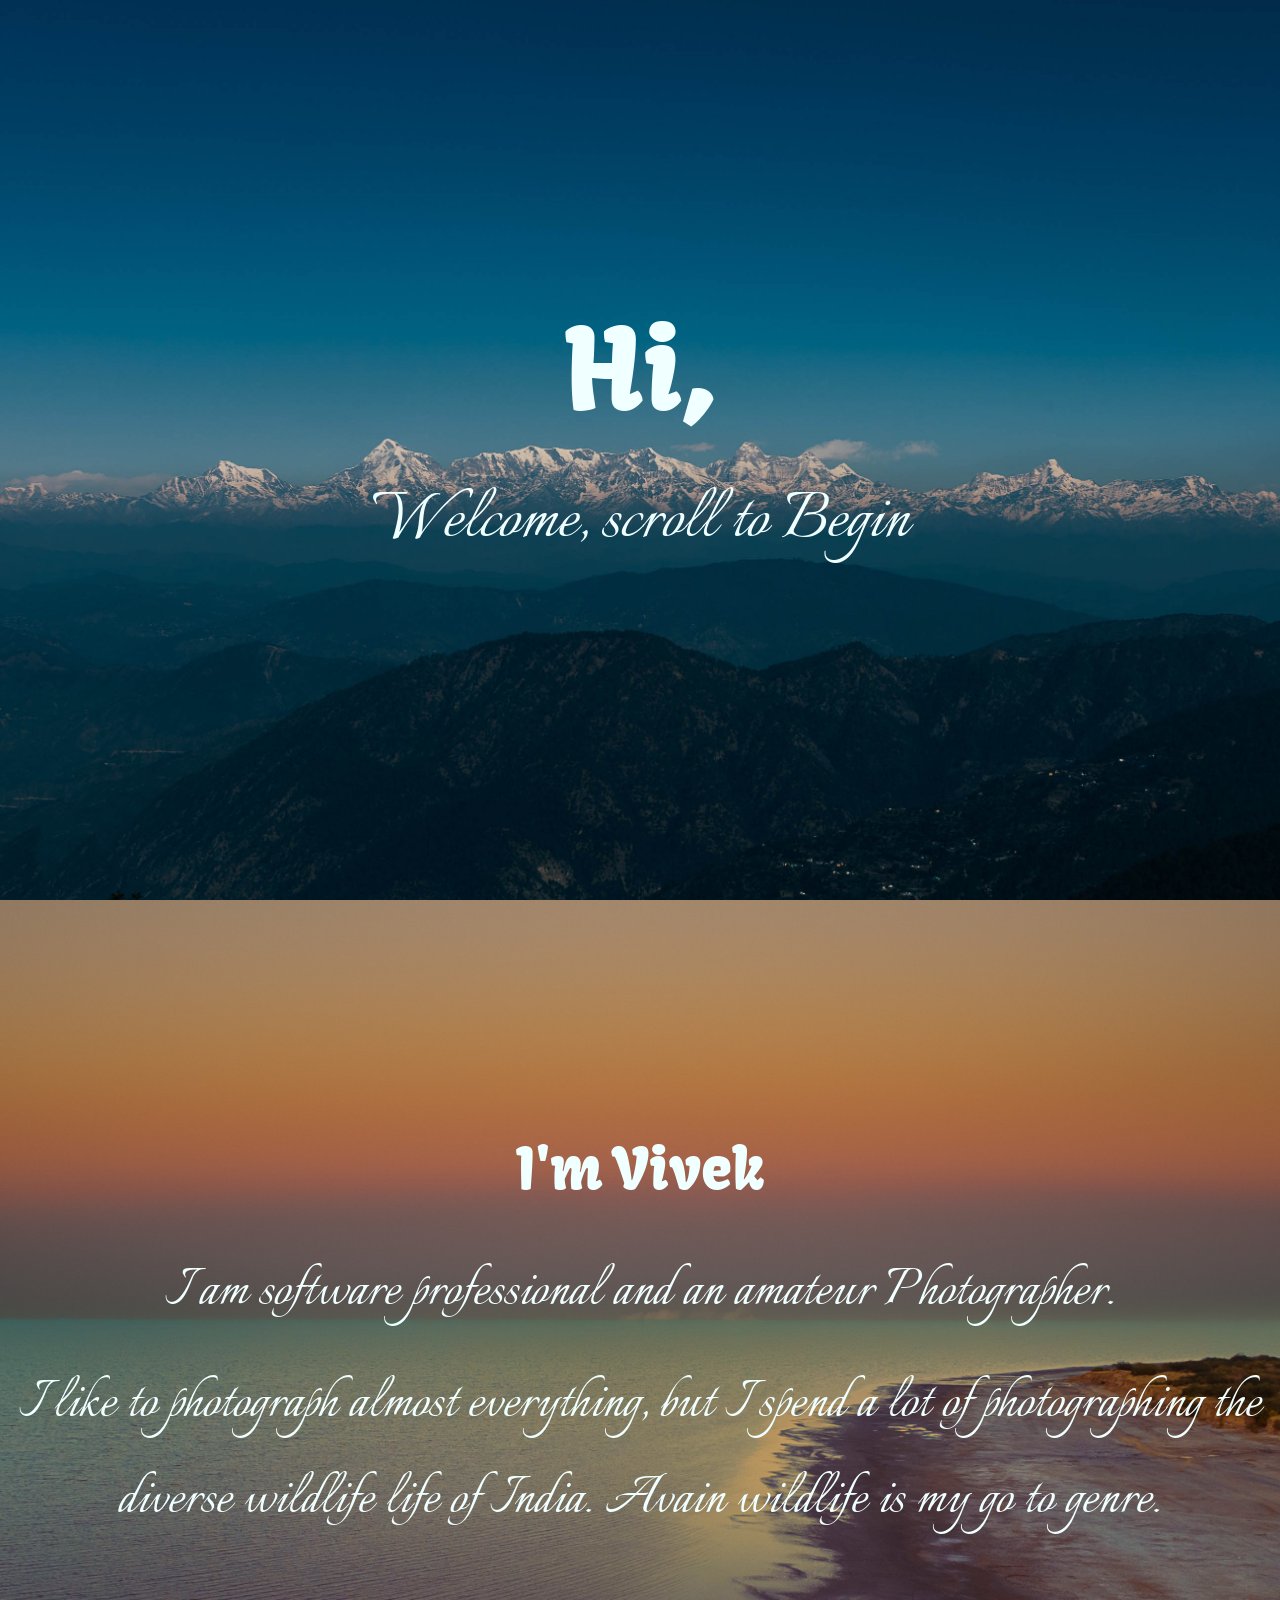
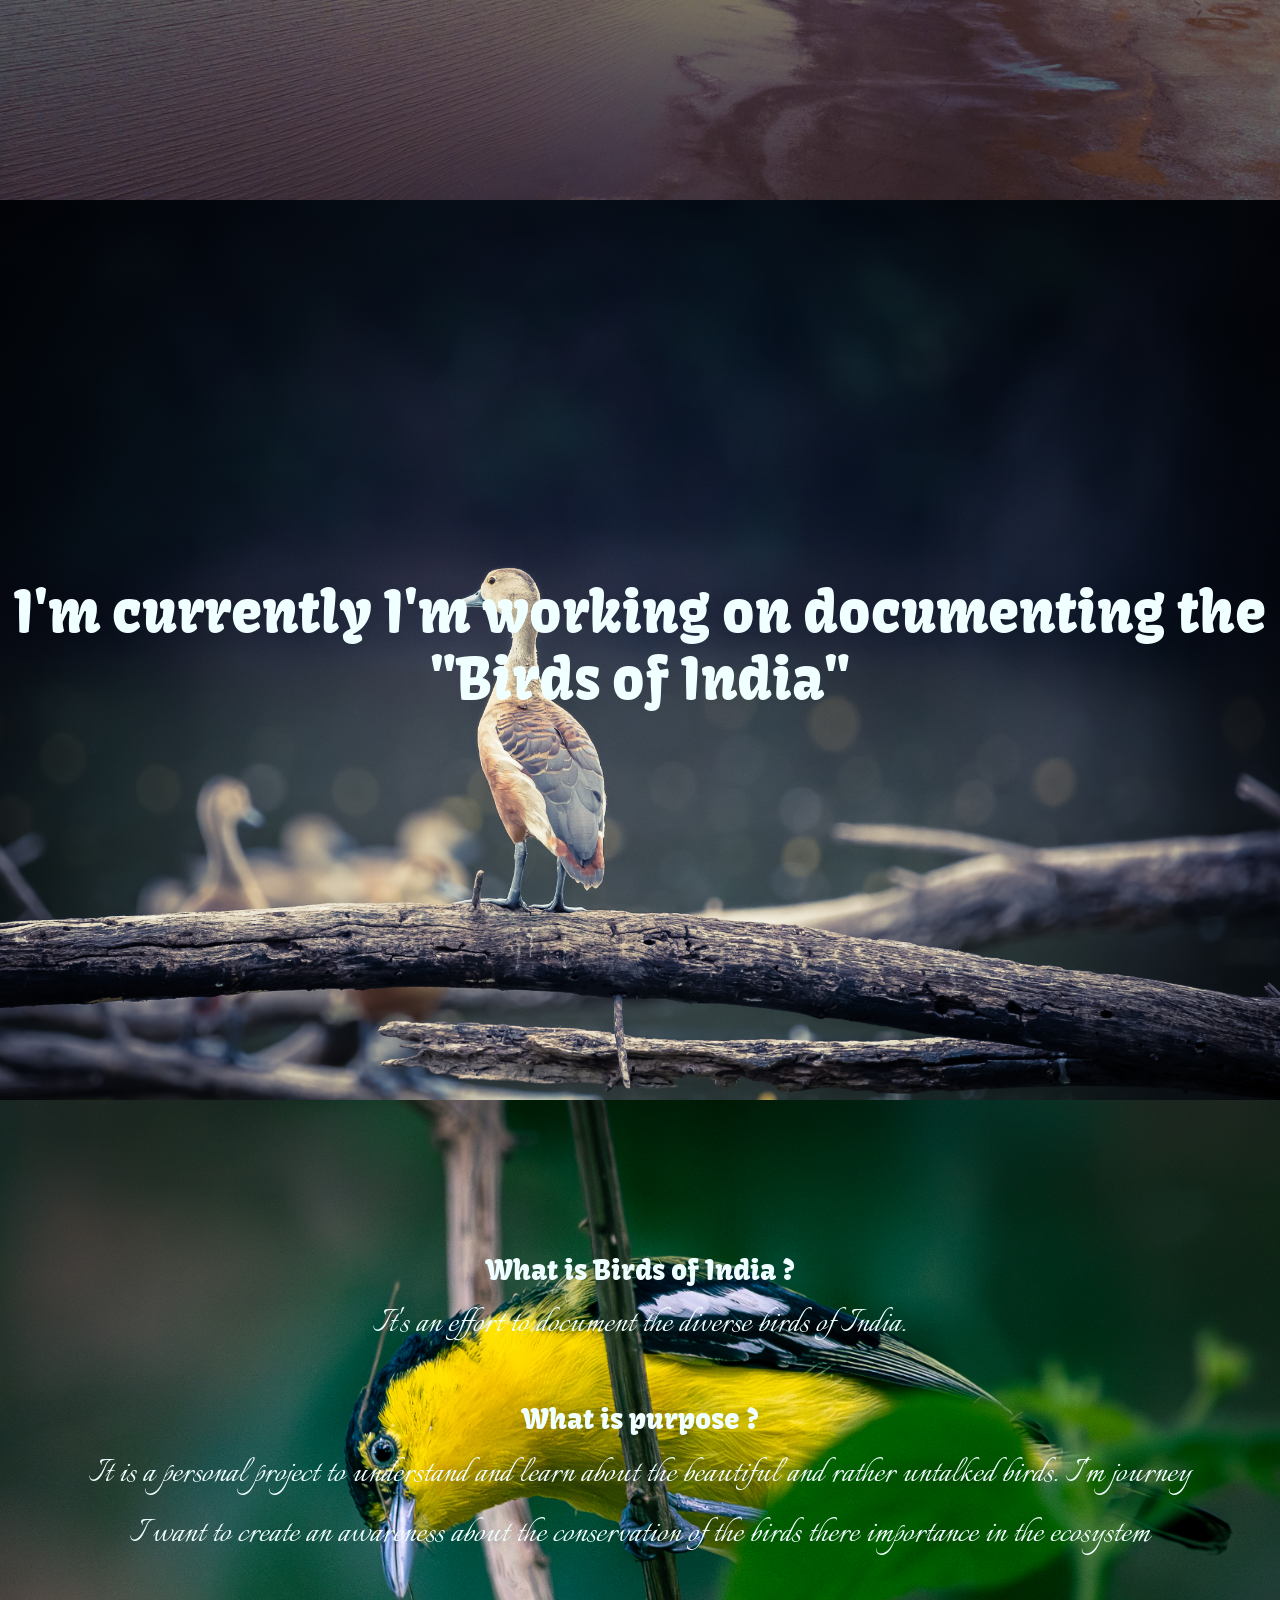
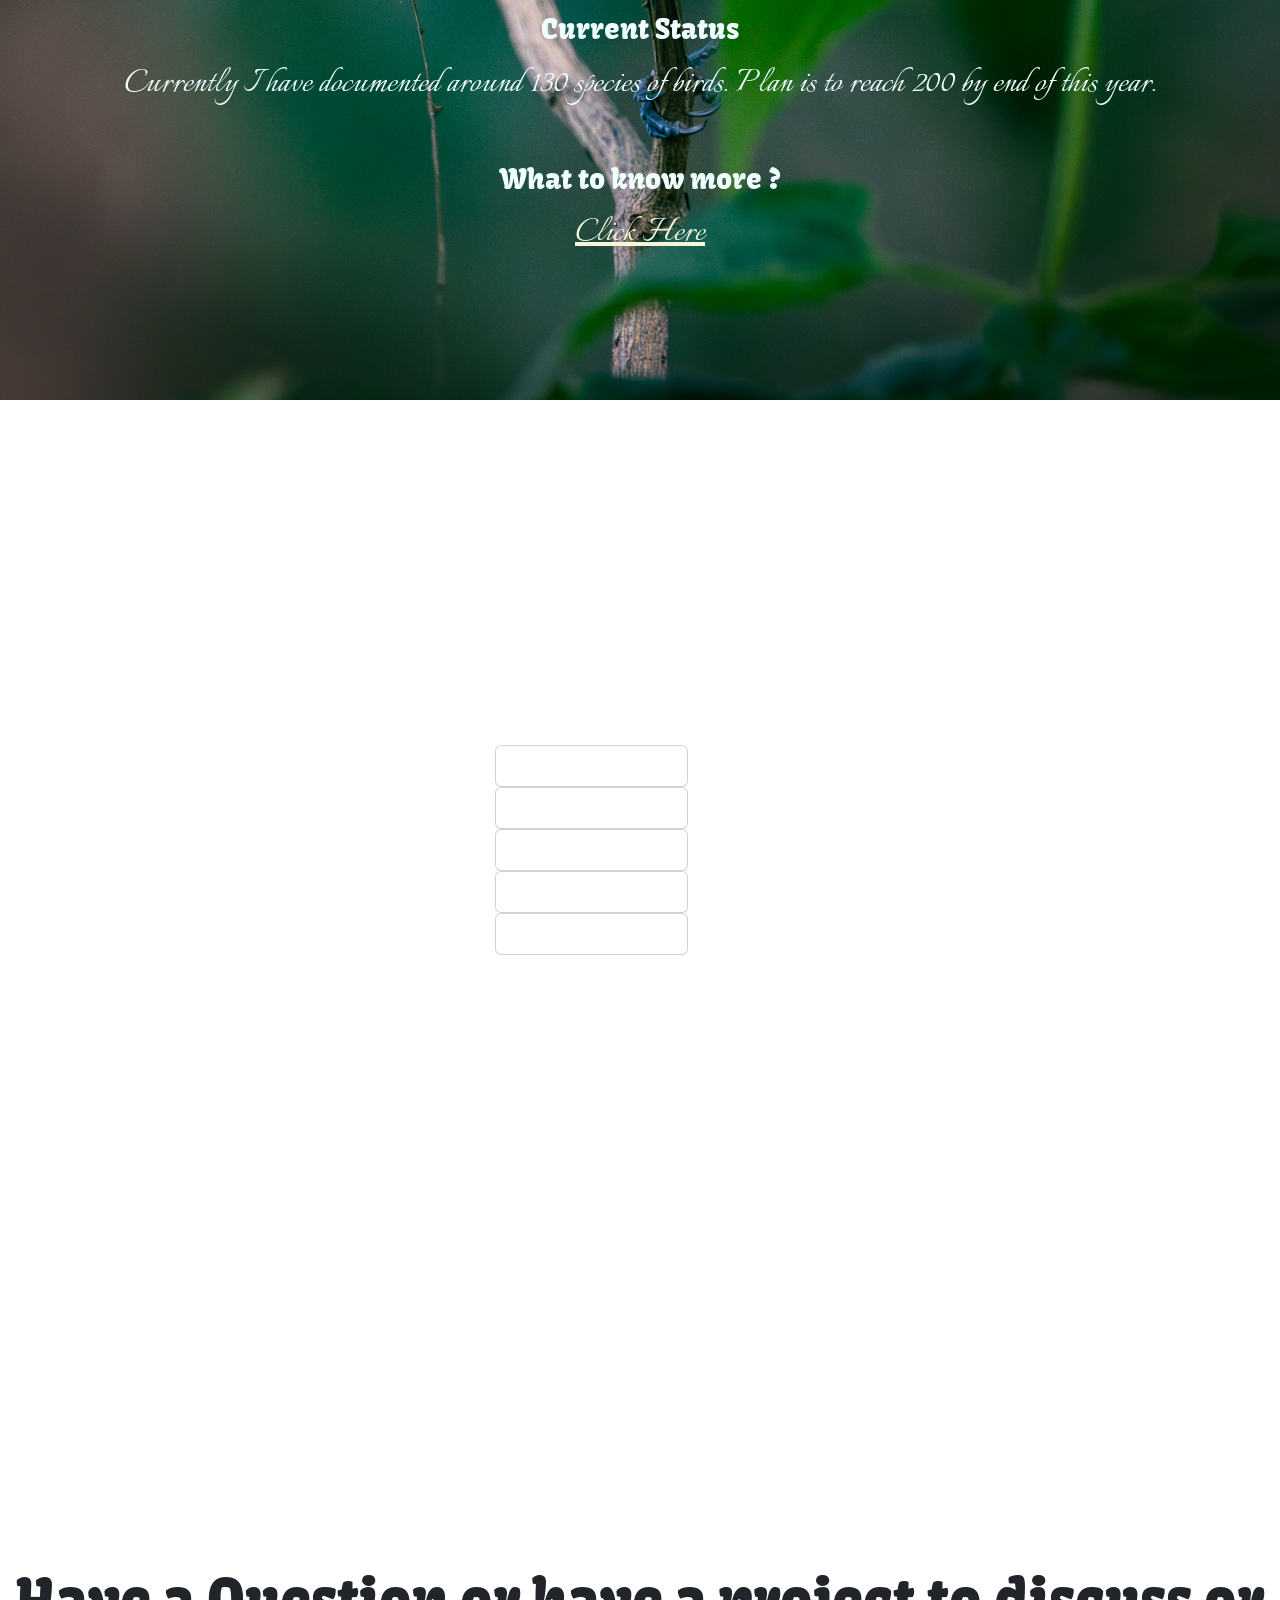
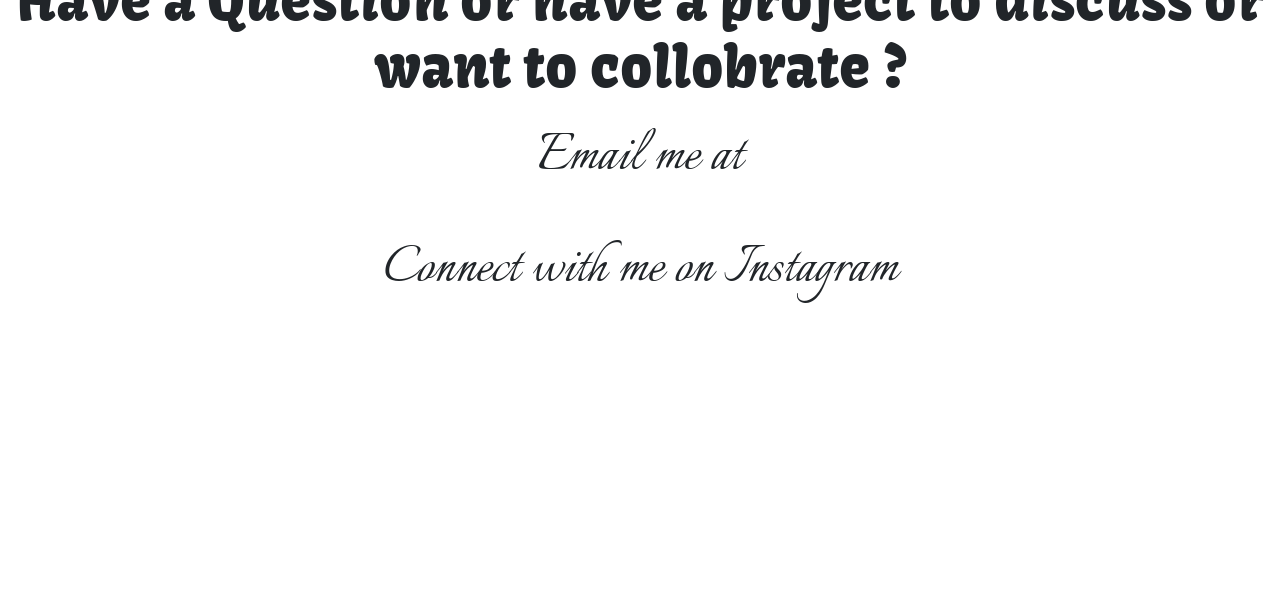
==== index.html @ 1fdc4149 "basic structure" ====
<!DOCTYPE html>
<html lang="en">
  <head>
    <meta charset="UTF-8" />
    <meta name="viewport" content="width=device-width, initial-scale=1" />
    <title>Wild&Beyond | Vivek Doshi</title>
    <link rel="shortcut icon" href="/assets/favicon.png" type="image/x-icon" />
    <link rel="preconnect" href="https://fonts.googleapis.com" />
    <link rel="preconnect" href="https://fonts.gstatic.com" crossorigin />
    <link
      href="https://fonts.googleapis.com/css2?family=Italianno&display=swap"
      rel="stylesheet"
    />

    <link rel="preconnect" href="https://fonts.googleapis.com" />
    <link rel="preconnect" href="https://fonts.gstatic.com" crossorigin />
    <link
      href="https://fonts.googleapis.com/css2?family=Kavoon&display=swap"
      rel="stylesheet"
    />

    <!-- Bootstrap CSS -->
    <link
      href="https://cdn.jsdelivr.net/npm/bootstrap@5.3.3/dist/css/bootstrap.min.css"
      rel="stylesheet"
    />
    <link rel="stylesheet" href="index.css" />
  </head>
  <body>
    <section
      id="intro"
      class="vh-100 d-flex justify-content-center align-items-center"
    >
      <div class="text-center">
        <h1 class="display-1-custom text-h">Hi,</h1>
        <p class="lead text-f text-right">Welcome, scroll to Begin</p>
        <p class="text-f"></p>
      </div>
    </section>

    <section
      id="about"
      class="vh-100 d-flex justify-content-center align-items-center"
    >
      <div class="text-center">
        <h1 class="display-4 text-h">I'm Vivek</h1>
        <p class="lead text-f">
          I am software professional and an amateur Photographer.
        </p>
        <p class="text-f">
          I like to photograph almost everything, but I spend a lot of
          photographing the diverse wildlife life of India. Avain wildlife is my
          go to genre.
        </p>
      </div>
    </section>

    <section id="projects">
      <div
        class="project vh-100 d-flex justify-content-center align-items-center"
      >
        <div class="text-center row">
          <h1 class="display-4 col-12 text-h">
            I'm currently I'm working on documenting the "Birds of India"
          </h1>
        </div>
      </div>
      <div
        class="question-wrapper vh-100 d-flex justify-content-center align-items-center"
      >
        <div class="question-answer text-center container">
          <div class="row">
            <div class="col-12">
              <h3 class="text-h">What is Birds of India ?</h3>
              <p class="lead text-f">
                It's an effort to document the diverse birds of India.
              </p>

              <div class="col-12">
                <h3 class="text-h">What is purpose ?</h3>
                <p class="lead text-f">
                  It is a personal project to understand and learn about the
                  beautiful and rather untalked birds. I'm journey I want to
                  create an awareness about the conservation of the birds there
                  importance in the ecosystem
                </p>
              </div>

              <div class="col-12">
                <h3 class="text-h">Current Status</h3>
                <p class="lead text-f">
                  Currently I have documented around 130 species of birds. Plan
                  is to reach 200 by end of this year.
                </p>
              </div>
              <div class="col-12">
                <h3 class="text-h">What to know more ?</h3>
                <p class="lead text-f">
                  <a
                    href="https://wildandbeyondbirdsofindia.netlify.app/"
                    target="_blank"
                    rel="noopener"
                    >Click Here</a
                  >
                </p>
              </div>
            </div>
          </div>
        </div>
      </div>
    </section>

    <section id="workStory">
      <div
        class="container vh-100 d-flex justify-content-center align-items-center"
      >
        <div class="text-center row">
          <div class="card col-8">
            <img src="" alt="" />
            <div class="card-body">
              <h5 class="card-title text-h"></h5>
              <p class="card-text text-f"></p>
            </div>
          </div>
          <div class="card col-8">
            <img src="" alt="" />
            <div class="card-body">
              <h5 class="card-title text-h"></h5>
              <p class="card-text text-f"></p>
            </div>
          </div>
          <div class="card col-8">
            <img src="" alt="" />
            <div class="card-body">
              <h5 class="card-title text-h"></h5>
              <p class="card-text text-f"></p>
            </div>
          </div>
          <div class="card col-8">
            <img src="" alt="" />
            <div class="card-body">
              <h5 class="card-title text-h"></h5>
              <p class="card-text text-f"></p>
            </div>
          </div>
          <div class="card col-8">
            <img src="" alt="" />
            <div class="card-body">
              <h5 class="card-title text-h"></h5>
              <p class="card-text text-f"></p>
            </div>
          </div>
        </div>
      </div>
    </section>

    <section
      id="contact"
      class="vh-100 d-flex justify-content-center align-items-center"
    >
      <div class="text-center">
        <h1 class="display-4 text-h">
          Have a Question or have a project to discuss or want to collobrate ?
        </h1>
        <p class="lead text-f">
          Email me at <a href="" rel="noopener" title="Email"></a>
        </p>
        <p class="lead text-f">
          Connect with me on Instagram
          <a
            href="https://www.instagram.com/wildandbeyondbyvivek"
            rel="noopener"
            title="Instagram"
          ></a>
        </p>
      </div>
    </section>

    <!-- Bootstrap JS Bundle (includes Popper) -->
    <script src="https://cdn.jsdelivr.net/npm/bootstrap@5.3.3/dist/js/bootstrap.bundle.min.js"></script>
    <script src="https://cdn.jsdelivr.net/npm/gsap@3.13.0/dist/gsap.min.js"></script>

    <script src="https://cdn.jsdelivr.net/npm/gsap@3.13.0/dist/ScrollTrigger.min.js"></script>
    <!-- ScrollSmoother requires ScrollTrigger -->
    <script src="https://cdn.jsdelivr.net/npm/gsap@3.13.0/dist/ScrollSmoother.min.js"></script>
    <script src="script.js"></script>
  </body>
</html>
---- index.css ----
/*------Common Classes----------*/

.text-f {
    font-family: "Italianno", cursive;
    font-weight: 400;
    font-style: normal;
    font-size: 4rem;
}

.text-h {
    font-family: "Kavoon", sans-serif;
    font-weight: 400;
    font-style: normal;
}

/*------Common Classes----------*/

/*section intro*/



.display-1-custom{
    font-size: 7rem;
}
#intro{
    background: url(./assets/images/intro.jpg) no-repeat center center/cover;
    color: azure;
}
#intro .lead{
    font-size: 5rem;
    padding-top: 1rem;
}

/*Section intro*/
#about{
    background: url(./assets/images/about.jpg) no-repeat center center/cover;
    color: azure;
}
#about .lead{
    padding-top: 2rem;
}

/*section about*/

/*section projects*/
#projects .project{
    background: url(./assets/images/projects.jpg) no-repeat center center/cover;
    color: azure;
}

#projects .question-wrapper{
    background: url(./assets/images/questions.jpg) no-repeat center center/cover;
    color: azure;
}
.question-wrapper .lead{
    font-size: 2.5rem;
}
.question-wrapper .col-12{
    padding-top: 2rem;
}
.question-wrapper .lead a{
    color: beige;
}

/*section projects*/
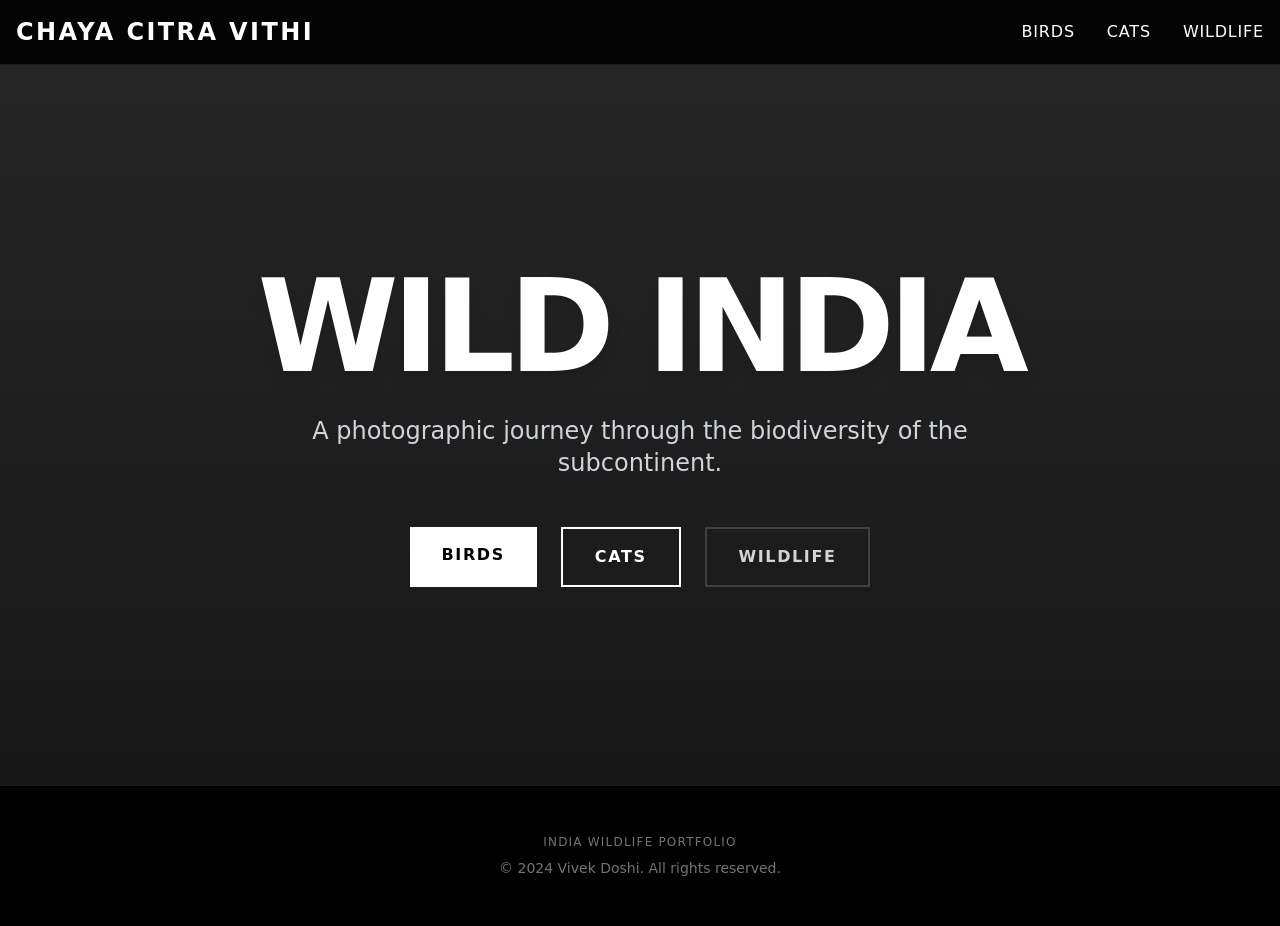
==== commit 55d89152: "init" ====
--- a/index.html
+++ b/index.html
@@ -1,188 +1,13 @@
-<!DOCTYPE html>
-<html lang="en">
-  <head>
-    <meta charset="UTF-8" />
-    <meta name="viewport" content="width=device-width, initial-scale=1" />
-    <title>Wild&Beyond | Vivek Doshi</title>
-    <link rel="shortcut icon" href="/assets/favicon.png" type="image/x-icon" />
-    <link rel="preconnect" href="https://fonts.googleapis.com" />
-    <link rel="preconnect" href="https://fonts.gstatic.com" crossorigin />
-    <link
-      href="https://fonts.googleapis.com/css2?family=Italianno&display=swap"
-      rel="stylesheet"
-    />
-
-    <link rel="preconnect" href="https://fonts.googleapis.com" />
-    <link rel="preconnect" href="https://fonts.gstatic.com" crossorigin />
-    <link
-      href="https://fonts.googleapis.com/css2?family=Kavoon&display=swap"
-      rel="stylesheet"
-    />
-
-    <!-- Bootstrap CSS -->
-    <link
-      href="https://cdn.jsdelivr.net/npm/bootstrap@5.3.3/dist/css/bootstrap.min.css"
-      rel="stylesheet"
-    />
-    <link rel="stylesheet" href="index.css" />
-  </head>
-  <body>
-    <section
-      id="intro"
-      class="vh-100 d-flex justify-content-center align-items-center"
-    >
-      <div class="text-center">
-        <h1 class="display-1-custom text-h">Hi,</h1>
-        <p class="lead text-f text-right">Welcome, scroll to Begin</p>
-        <p class="text-f"></p>
-      </div>
-    </section>
-
-    <section
-      id="about"
-      class="vh-100 d-flex justify-content-center align-items-center"
-    >
-      <div class="text-center">
-        <h1 class="display-4 text-h">I'm Vivek</h1>
-        <p class="lead text-f">
-          I am software professional and an amateur Photographer.
-        </p>
-        <p class="text-f">
-          I like to photograph almost everything, but I spend a lot of
-          photographing the diverse wildlife life of India. Avain wildlife is my
-          go to genre.
-        </p>
-      </div>
-    </section>
-
-    <section id="projects">
-      <div
-        class="project vh-100 d-flex justify-content-center align-items-center"
-      >
-        <div class="text-center row">
-          <h1 class="display-4 col-12 text-h">
-            I'm currently I'm working on documenting the "Birds of India"
-          </h1>
-        </div>
-      </div>
-      <div
-        class="question-wrapper vh-100 d-flex justify-content-center align-items-center"
-      >
-        <div class="question-answer text-center container">
-          <div class="row">
-            <div class="col-12">
-              <h3 class="text-h">What is Birds of India ?</h3>
-              <p class="lead text-f">
-                It's an effort to document the diverse birds of India.
-              </p>
-
-              <div class="col-12">
-                <h3 class="text-h">What is purpose ?</h3>
-                <p class="lead text-f">
-                  It is a personal project to understand and learn about the
-                  beautiful and rather untalked birds. I'm journey I want to
-                  create an awareness about the conservation of the birds there
-                  importance in the ecosystem
-                </p>
-              </div>
-
-              <div class="col-12">
-                <h3 class="text-h">Current Status</h3>
-                <p class="lead text-f">
-                  Currently I have documented around 130 species of birds. Plan
-                  is to reach 200 by end of this year.
-                </p>
-              </div>
-              <div class="col-12">
-                <h3 class="text-h">What to know more ?</h3>
-                <p class="lead text-f">
-                  <a
-                    href="https://wildandbeyondbirdsofindia.netlify.app/"
-                    target="_blank"
-                    rel="noopener"
-                    >Click Here</a
-                  >
-                </p>
-              </div>
-            </div>
-          </div>
-        </div>
-      </div>
-    </section>
-
-    <section id="workStory">
-      <div
-        class="container vh-100 d-flex justify-content-center align-items-center"
-      >
-        <div class="text-center row">
-          <div class="card col-8">
-            <img src="" alt="" />
-            <div class="card-body">
-              <h5 class="card-title text-h"></h5>
-              <p class="card-text text-f"></p>
-            </div>
-          </div>
-          <div class="card col-8">
-            <img src="" alt="" />
-            <div class="card-body">
-              <h5 class="card-title text-h"></h5>
-              <p class="card-text text-f"></p>
-            </div>
-          </div>
-          <div class="card col-8">
-            <img src="" alt="" />
-            <div class="card-body">
-              <h5 class="card-title text-h"></h5>
-              <p class="card-text text-f"></p>
-            </div>
-          </div>
-          <div class="card col-8">
-            <img src="" alt="" />
-            <div class="card-body">
-              <h5 class="card-title text-h"></h5>
-              <p class="card-text text-f"></p>
-            </div>
-          </div>
-          <div class="card col-8">
-            <img src="" alt="" />
-            <div class="card-body">
-              <h5 class="card-title text-h"></h5>
-              <p class="card-text text-f"></p>
-            </div>
-          </div>
-        </div>
-      </div>
-    </section>
-
-    <section
-      id="contact"
-      class="vh-100 d-flex justify-content-center align-items-center"
-    >
-      <div class="text-center">
-        <h1 class="display-4 text-h">
-          Have a Question or have a project to discuss or want to collobrate ?
-        </h1>
-        <p class="lead text-f">
-          Email me at <a href="" rel="noopener" title="Email"></a>
-        </p>
-        <p class="lead text-f">
-          Connect with me on Instagram
-          <a
-            href="https://www.instagram.com/wildandbeyondbyvivek"
-            rel="noopener"
-            title="Instagram"
-          ></a>
-        </p>
-      </div>
-    </section>
-
-    <!-- Bootstrap JS Bundle (includes Popper) -->
-    <script src="https://cdn.jsdelivr.net/npm/bootstrap@5.3.3/dist/js/bootstrap.bundle.min.js"></script>
-    <script src="https://cdn.jsdelivr.net/npm/gsap@3.13.0/dist/gsap.min.js"></script>
-
-    <script src="https://cdn.jsdelivr.net/npm/gsap@3.13.0/dist/ScrollTrigger.min.js"></script>
-    <!-- ScrollSmoother requires ScrollTrigger -->
-    <script src="https://cdn.jsdelivr.net/npm/gsap@3.13.0/dist/ScrollSmoother.min.js"></script>
-    <script src="script.js"></script>
-  </body>
+<!doctype html>
+<html lang="en" data-beasties-container>
+<head>
+  <meta charset="utf-8">
+  <title>Portfolio</title>
+  <base href="/">
+  <meta name="viewport" content="width=device-width, initial-scale=1">
+  <link rel="icon" type="image/x-icon" href="favicon.ico">
+<style>*,:before,:after{--tw-border-spacing-x:0;--tw-border-spacing-y:0;--tw-translate-x:0;--tw-translate-y:0;--tw-rotate:0;--tw-skew-x:0;--tw-skew-y:0;--tw-scale-x:1;--tw-scale-y:1;--tw-pan-x: ;--tw-pan-y: ;--tw-pinch-zoom: ;--tw-scroll-snap-strictness:proximity;--tw-gradient-from-position: ;--tw-gradient-via-position: ;--tw-gradient-to-position: ;--tw-ordinal: ;--tw-slashed-zero: ;--tw-numeric-figure: ;--tw-numeric-spacing: ;--tw-numeric-fraction: ;--tw-ring-inset: ;--tw-ring-offset-width:0px;--tw-ring-offset-color:#fff;--tw-ring-color:rgb(59 130 246 / .5);--tw-ring-offset-shadow:0 0 #0000;--tw-ring-shadow:0 0 #0000;--tw-shadow:0 0 #0000;--tw-shadow-colored:0 0 #0000;--tw-blur: ;--tw-brightness: ;--tw-contrast: ;--tw-grayscale: ;--tw-hue-rotate: ;--tw-invert: ;--tw-saturate: ;--tw-sepia: ;--tw-drop-shadow: ;--tw-backdrop-blur: ;--tw-backdrop-brightness: ;--tw-backdrop-contrast: ;--tw-backdrop-grayscale: ;--tw-backdrop-hue-rotate: ;--tw-backdrop-invert: ;--tw-backdrop-opacity: ;--tw-backdrop-saturate: ;--tw-backdrop-sepia: ;--tw-contain-size: ;--tw-contain-layout: ;--tw-contain-paint: ;--tw-contain-style: }*,:before,:after{box-sizing:border-box;border-width:0;border-style:solid;border-color:#e5e7eb}:before,:after{--tw-content:""}html{line-height:1.5;-webkit-text-size-adjust:100%;-moz-tab-size:4;tab-size:4;font-family:ui-sans-serif,system-ui,sans-serif,"Apple Color Emoji","Segoe UI Emoji",Segoe UI Symbol,"Noto Color Emoji";font-feature-settings:normal;font-variation-settings:normal;-webkit-tap-highlight-color:transparent}body{margin:0;line-height:inherit}</style><link rel="stylesheet" href="styles-R4PO3TN4.css" media="print" onload="this.media='all'"><noscript><link rel="stylesheet" href="styles-R4PO3TN4.css"></noscript></head>
+<body>
+  <app-root></app-root>
+<link rel="modulepreload" href="chunk-RH6ANDKY.js"><link rel="modulepreload" href="chunk-SQFYRXBB.js"><link rel="modulepreload" href="chunk-OD7AEYUW.js"><script src="polyfills-6ISPNSXF.js" type="module"></script><script src="main-WXDOKMLY.js" type="module"></script></body>
 </html>
--- a/styles-R4PO3TN4.css
+++ b/styles-R4PO3TN4.css
@@ -0,0 +1 @@
+*,:before,:after{--tw-border-spacing-x: 0;--tw-border-spacing-y: 0;--tw-translate-x: 0;--tw-translate-y: 0;--tw-rotate: 0;--tw-skew-x: 0;--tw-skew-y: 0;--tw-scale-x: 1;--tw-scale-y: 1;--tw-pan-x: ;--tw-pan-y: ;--tw-pinch-zoom: ;--tw-scroll-snap-strictness: proximity;--tw-gradient-from-position: ;--tw-gradient-via-position: ;--tw-gradient-to-position: ;--tw-ordinal: ;--tw-slashed-zero: ;--tw-numeric-figure: ;--tw-numeric-spacing: ;--tw-numeric-fraction: ;--tw-ring-inset: ;--tw-ring-offset-width: 0px;--tw-ring-offset-color: #fff;--tw-ring-color: rgb(59 130 246 / .5);--tw-ring-offset-shadow: 0 0 #0000;--tw-ring-shadow: 0 0 #0000;--tw-shadow: 0 0 #0000;--tw-shadow-colored: 0 0 #0000;--tw-blur: ;--tw-brightness: ;--tw-contrast: ;--tw-grayscale: ;--tw-hue-rotate: ;--tw-invert: ;--tw-saturate: ;--tw-sepia: ;--tw-drop-shadow: ;--tw-backdrop-blur: ;--tw-backdrop-brightness: ;--tw-backdrop-contrast: ;--tw-backdrop-grayscale: ;--tw-backdrop-hue-rotate: ;--tw-backdrop-invert: ;--tw-backdrop-opacity: ;--tw-backdrop-saturate: ;--tw-backdrop-sepia: ;--tw-contain-size: ;--tw-contain-layout: ;--tw-contain-paint: ;--tw-contain-style: }::backdrop{--tw-border-spacing-x: 0;--tw-border-spacing-y: 0;--tw-translate-x: 0;--tw-translate-y: 0;--tw-rotate: 0;--tw-skew-x: 0;--tw-skew-y: 0;--tw-scale-x: 1;--tw-scale-y: 1;--tw-pan-x: ;--tw-pan-y: ;--tw-pinch-zoom: ;--tw-scroll-snap-strictness: proximity;--tw-gradient-from-position: ;--tw-gradient-via-position: ;--tw-gradient-to-position: ;--tw-ordinal: ;--tw-slashed-zero: ;--tw-numeric-figure: ;--tw-numeric-spacing: ;--tw-numeric-fraction: ;--tw-ring-inset: ;--tw-ring-offset-width: 0px;--tw-ring-offset-color: #fff;--tw-ring-color: rgb(59 130 246 / .5);--tw-ring-offset-shadow: 0 0 #0000;--tw-ring-shadow: 0 0 #0000;--tw-shadow: 0 0 #0000;--tw-shadow-colored: 0 0 #0000;--tw-blur: ;--tw-brightness: ;--tw-contrast: ;--tw-grayscale: ;--tw-hue-rotate: ;--tw-invert: ;--tw-saturate: ;--tw-sepia: ;--tw-drop-shadow: ;--tw-backdrop-blur: ;--tw-backdrop-brightness: ;--tw-backdrop-contrast: ;--tw-backdrop-grayscale: ;--tw-backdrop-hue-rotate: ;--tw-backdrop-invert: ;--tw-backdrop-opacity: ;--tw-backdrop-saturate: ;--tw-backdrop-sepia: ;--tw-contain-size: ;--tw-contain-layout: ;--tw-contain-paint: ;--tw-contain-style: }*,:before,:after{box-sizing:border-box;border-width:0;border-style:solid;border-color:#e5e7eb}:before,:after{--tw-content: ""}html,:host{line-height:1.5;-webkit-text-size-adjust:100%;-moz-tab-size:4;tab-size:4;font-family:ui-sans-serif,system-ui,sans-serif,"Apple Color Emoji","Segoe UI Emoji",Segoe UI Symbol,"Noto Color Emoji";font-feature-settings:normal;font-variation-settings:normal;-webkit-tap-highlight-color:transparent}body{margin:0;line-height:inherit}hr{height:0;color:inherit;border-top-width:1px}abbr:where([title]){text-decoration:underline dotted}h1,h2,h3,h4,h5,h6{font-size:inherit;font-weight:inherit}a{color:inherit;text-decoration:inherit}b,strong{font-weight:bolder}code,kbd,samp,pre{font-family:ui-monospace,SFMono-Regular,Menlo,Monaco,Consolas,Liberation Mono,Courier New,monospace;font-feature-settings:normal;font-variation-settings:normal;font-size:1em}small{font-size:80%}sub,sup{font-size:75%;line-height:0;position:relative;vertical-align:baseline}sub{bottom:-.25em}sup{top:-.5em}table{text-indent:0;border-color:inherit;border-collapse:collapse}button,input,optgroup,select,textarea{font-family:inherit;font-feature-settings:inherit;font-variation-settings:inherit;font-size:100%;font-weight:inherit;line-height:inherit;letter-spacing:inherit;color:inherit;margin:0;padding:0}button,select{text-transform:none}button,input:where([type=button]),input:where([type=reset]),input:where([type=submit]){-webkit-appearance:button;background-color:transparent;background-image:none}:-moz-focusring{outline:auto}:-moz-ui-invalid{box-shadow:none}progress{vertical-align:baseline}::-webkit-inner-spin-button,::-webkit-outer-spin-button{height:auto}[type=search]{-webkit-appearance:textfield;outline-offset:-2px}::-webkit-search-decoration{-webkit-appearance:none}::-webkit-file-upload-button{-webkit-appearance:button;font:inherit}summary{display:list-item}blockquote,dl,dd,h1,h2,h3,h4,h5,h6,hr,figure,p,pre{margin:0}fieldset{margin:0;padding:0}legend{padding:0}ol,ul,menu{list-style:none;margin:0;padding:0}dialog{padding:0}textarea{resize:vertical}input::placeholder,textarea::placeholder{opacity:1;color:#9ca3af}button,[role=button]{cursor:pointer}:disabled{cursor:default}img,svg,video,canvas,audio,iframe,embed,object{display:block;vertical-align:middle}img,video{max-width:100%;height:auto}[hidden]:where(:not([hidden=until-found])){display:none}.container{width:100%}@media(min-width:640px){.container{max-width:640px}}@media(min-width:768px){.container{max-width:768px}}@media(min-width:1024px){.container{max-width:1024px}}@media(min-width:1280px){.container{max-width:1280px}}@media(min-width:1536px){.container{max-width:1536px}}.absolute{position:absolute}.relative{position:relative}.sticky{position:sticky}.inset-0{inset:0}.top-0{top:0}.z-0{z-index:0}.z-10{z-index:10}.z-50{z-index:50}.order-1{order:1}.order-2{order:2}.mx-auto{margin-left:auto;margin-right:auto}.mb-1{margin-bottom:.25rem}.mb-12{margin-bottom:3rem}.mb-2{margin-bottom:.5rem}.mb-4{margin-bottom:1rem}.mb-6{margin-bottom:1.5rem}.mb-8{margin-bottom:2rem}.ml-2{margin-left:.5rem}.ml-auto{margin-left:auto}.mt-1{margin-top:.25rem}.mt-12{margin-top:3rem}.mt-3{margin-top:.75rem}.mt-4{margin-top:1rem}.mt-6{margin-top:1.5rem}.block{display:block}.flex{display:flex}.grid{display:grid}.hidden{display:none}.aspect-\[4\/3\]{aspect-ratio:4/3}.aspect-square{aspect-ratio:1 / 1}.h-1{height:.25rem}.h-12{height:3rem}.h-2{height:.5rem}.h-20{height:5rem}.h-8{height:2rem}.h-auto{height:auto}.h-full{height:100%}.h-px{height:1px}.min-h-\[80vh\]{min-height:80vh}.min-h-\[90vh\]{min-height:90vh}.min-h-screen{min-height:100vh}.w-12{width:3rem}.w-2{width:.5rem}.w-24{width:6rem}.w-8{width:2rem}.w-full{width:100%}.max-w-2xl{max-width:42rem}.max-w-4xl{max-width:56rem}.max-w-7xl{max-width:80rem}.max-w-lg{max-width:32rem}.flex-grow{flex-grow:1}.translate-y-0{--tw-translate-y: 0px;transform:translate(var(--tw-translate-x),var(--tw-translate-y)) rotate(var(--tw-rotate)) skew(var(--tw-skew-x)) skewY(var(--tw-skew-y)) scaleX(var(--tw-scale-x)) scaleY(var(--tw-scale-y))}.translate-y-10{--tw-translate-y: 2.5rem;transform:translate(var(--tw-translate-x),var(--tw-translate-y)) rotate(var(--tw-rotate)) skew(var(--tw-skew-x)) skewY(var(--tw-skew-y)) scaleX(var(--tw-scale-x)) scaleY(var(--tw-scale-y))}.scale-100{--tw-scale-x: 1;--tw-scale-y: 1;transform:translate(var(--tw-translate-x),var(--tw-translate-y)) rotate(var(--tw-rotate)) skew(var(--tw-skew-x)) skewY(var(--tw-skew-y)) scaleX(var(--tw-scale-x)) scaleY(var(--tw-scale-y))}.transform{transform:translate(var(--tw-translate-x),var(--tw-translate-y)) rotate(var(--tw-rotate)) skew(var(--tw-skew-x)) skewY(var(--tw-skew-y)) scaleX(var(--tw-scale-x)) scaleY(var(--tw-scale-y))}@keyframes pulse{50%{opacity:.5}}.animate-pulse{animation:pulse 2s cubic-bezier(.4,0,.6,1) infinite}@keyframes spin{to{transform:rotate(360deg)}}.animate-spin{animation:spin 1s linear infinite}.cursor-pointer{cursor:pointer}.columns-1{columns:1}.break-inside-avoid{break-inside:avoid}.grid-cols-1{grid-template-columns:repeat(1,minmax(0,1fr))}.flex-col{flex-direction:column}.flex-wrap{flex-wrap:wrap}.items-end{align-items:flex-end}.items-center{align-items:center}.justify-end{justify-content:flex-end}.justify-center{justify-content:center}.justify-between{justify-content:space-between}.gap-12{gap:3rem}.gap-2{gap:.5rem}.gap-3{gap:.75rem}.gap-4{gap:1rem}.gap-6{gap:1.5rem}.space-y-0>:not([hidden])~:not([hidden]){--tw-space-y-reverse: 0;margin-top:calc(0px * calc(1 - var(--tw-space-y-reverse)));margin-bottom:calc(0px * var(--tw-space-y-reverse))}.space-y-3>:not([hidden])~:not([hidden]){--tw-space-y-reverse: 0;margin-top:calc(.75rem * calc(1 - var(--tw-space-y-reverse)));margin-bottom:calc(.75rem * var(--tw-space-y-reverse))}.space-y-6>:not([hidden])~:not([hidden]){--tw-space-y-reverse: 0;margin-top:calc(1.5rem * calc(1 - var(--tw-space-y-reverse)));margin-bottom:calc(1.5rem * var(--tw-space-y-reverse))}.overflow-hidden{overflow:hidden}.break-all{word-break:break-all}.rounded{border-radius:.25rem}.rounded-full{border-radius:9999px}.rounded-lg{border-radius:.5rem}.rounded-md{border-radius:.375rem}.rounded-sm{border-radius:.125rem}.rounded-xl{border-radius:.75rem}.border{border-width:1px}.border-2{border-width:2px}.border-b{border-bottom-width:1px}.border-b-2{border-bottom-width:2px}.border-t{border-top-width:1px}.border-t-2{border-top-width:2px}.border-gray-900{--tw-border-opacity: 1;border-color:rgb(17 24 39 / var(--tw-border-opacity, 1))}.border-neutral-700{--tw-border-opacity: 1;border-color:rgb(64 64 64 / var(--tw-border-opacity, 1))}.border-red-400{--tw-border-opacity: 1;border-color:rgb(248 113 113 / var(--tw-border-opacity, 1))}.border-red-600{--tw-border-opacity: 1;border-color:rgb(220 38 38 / var(--tw-border-opacity, 1))}.border-white{--tw-border-opacity: 1;border-color:rgb(255 255 255 / var(--tw-border-opacity, 1))}.border-white\/10{border-color:#ffffff1a}.border-yellow-500{--tw-border-opacity: 1;border-color:rgb(234 179 8 / var(--tw-border-opacity, 1))}.bg-black{--tw-bg-opacity: 1;background-color:rgb(0 0 0 / var(--tw-bg-opacity, 1))}.bg-black\/0{background-color:#0000}.bg-black\/30{background-color:#0000004d}.bg-black\/40{background-color:#0006}.bg-black\/80{background-color:#000c}.bg-blue-600{--tw-bg-opacity: 1;background-color:rgb(37 99 235 / var(--tw-bg-opacity, 1))}.bg-gray-100{--tw-bg-opacity: 1;background-color:rgb(243 244 246 / var(--tw-bg-opacity, 1))}.bg-gray-200{--tw-bg-opacity: 1;background-color:rgb(229 231 235 / var(--tw-bg-opacity, 1))}.bg-green-100{--tw-bg-opacity: 1;background-color:rgb(220 252 231 / var(--tw-bg-opacity, 1))}.bg-neutral-700{--tw-bg-opacity: 1;background-color:rgb(64 64 64 / var(--tw-bg-opacity, 1))}.bg-neutral-800{--tw-bg-opacity: 1;background-color:rgb(38 38 38 / var(--tw-bg-opacity, 1))}.bg-neutral-900{--tw-bg-opacity: 1;background-color:rgb(23 23 23 / var(--tw-bg-opacity, 1))}.bg-red-100{--tw-bg-opacity: 1;background-color:rgb(254 226 226 / var(--tw-bg-opacity, 1))}.bg-red-500{--tw-bg-opacity: 1;background-color:rgb(239 68 68 / var(--tw-bg-opacity, 1))}.bg-red-600{--tw-bg-opacity: 1;background-color:rgb(220 38 38 / var(--tw-bg-opacity, 1))}.bg-red-800{--tw-bg-opacity: 1;background-color:rgb(153 27 27 / var(--tw-bg-opacity, 1))}.bg-white{--tw-bg-opacity: 1;background-color:rgb(255 255 255 / var(--tw-bg-opacity, 1))}.bg-yellow-500{--tw-bg-opacity: 1;background-color:rgb(234 179 8 / var(--tw-bg-opacity, 1))}.bg-yellow-600{--tw-bg-opacity: 1;background-color:rgb(202 138 4 / var(--tw-bg-opacity, 1))}.bg-gradient-to-b{background-image:linear-gradient(to bottom,var(--tw-gradient-stops))}.bg-gradient-to-r{background-image:linear-gradient(to right,var(--tw-gradient-stops))}.bg-gradient-to-t{background-image:linear-gradient(to top,var(--tw-gradient-stops))}.from-black\/80{--tw-gradient-from: rgb(0 0 0 / .8) var(--tw-gradient-from-position);--tw-gradient-to: rgb(0 0 0 / 0) var(--tw-gradient-to-position);--tw-gradient-stops: var(--tw-gradient-from), var(--tw-gradient-to)}.from-black\/90{--tw-gradient-from: rgb(0 0 0 / .9) var(--tw-gradient-from-position);--tw-gradient-to: rgb(0 0 0 / 0) var(--tw-gradient-to-position);--tw-gradient-stops: var(--tw-gradient-from), var(--tw-gradient-to)}.from-neutral-800{--tw-gradient-from: #262626 var(--tw-gradient-from-position);--tw-gradient-to: rgb(38 38 38 / 0) var(--tw-gradient-to-position);--tw-gradient-stops: var(--tw-gradient-from), var(--tw-gradient-to)}.from-yellow-600{--tw-gradient-from: #ca8a04 var(--tw-gradient-from-position);--tw-gradient-to: rgb(202 138 4 / 0) var(--tw-gradient-to-position);--tw-gradient-stops: var(--tw-gradient-from), var(--tw-gradient-to)}.via-transparent{--tw-gradient-to: rgb(0 0 0 / 0) var(--tw-gradient-to-position);--tw-gradient-stops: var(--tw-gradient-from), transparent var(--tw-gradient-via-position), var(--tw-gradient-to)}.to-black\/80{--tw-gradient-to: rgb(0 0 0 / .8) var(--tw-gradient-to-position)}.to-neutral-900{--tw-gradient-to: #171717 var(--tw-gradient-to-position)}.to-transparent{--tw-gradient-to: transparent var(--tw-gradient-to-position)}.to-yellow-200{--tw-gradient-to: #fef08a var(--tw-gradient-to-position)}.bg-cover{background-size:cover}.bg-fixed{background-attachment:fixed}.bg-clip-text{-webkit-background-clip:text;background-clip:text}.bg-center{background-position:center}.object-cover{object-fit:cover}.p-4{padding:1rem}.p-5{padding:1.25rem}.p-6{padding:1.5rem}.p-8{padding:2rem}.px-2{padding-left:.5rem;padding-right:.5rem}.px-3{padding-left:.75rem;padding-right:.75rem}.px-4{padding-left:1rem;padding-right:1rem}.px-6{padding-left:1.5rem;padding-right:1.5rem}.px-8{padding-left:2rem;padding-right:2rem}.py-1{padding-top:.25rem;padding-bottom:.25rem}.py-10{padding-top:2.5rem;padding-bottom:2.5rem}.py-12{padding-top:3rem;padding-bottom:3rem}.py-2{padding-top:.5rem;padding-bottom:.5rem}.py-20{padding-top:5rem;padding-bottom:5rem}.py-3{padding-top:.75rem;padding-bottom:.75rem}.py-32{padding-top:8rem;padding-bottom:8rem}.py-4{padding-top:1rem;padding-bottom:1rem}.py-8{padding-top:2rem;padding-bottom:2rem}.pb-20{padding-bottom:5rem}.pb-32{padding-bottom:8rem}.pt-3{padding-top:.75rem}.text-center{text-align:center}.text-right{text-align:right}.font-mono{font-family:ui-monospace,SFMono-Regular,Menlo,Monaco,Consolas,Liberation Mono,Courier New,monospace}.font-sans{font-family:ui-sans-serif,system-ui,sans-serif,"Apple Color Emoji","Segoe UI Emoji",Segoe UI Symbol,"Noto Color Emoji"}.text-2xl{font-size:1.5rem;line-height:2rem}.text-4xl{font-size:2.25rem;line-height:2.5rem}.text-5xl{font-size:3rem;line-height:1}.text-6xl{font-size:3.75rem;line-height:1}.text-lg{font-size:1.125rem;line-height:1.75rem}.text-sm{font-size:.875rem;line-height:1.25rem}.text-xl{font-size:1.25rem;line-height:1.75rem}.text-xs{font-size:.75rem;line-height:1rem}.font-black{font-weight:900}.font-bold{font-weight:700}.font-light{font-weight:300}.font-medium{font-weight:500}.uppercase{text-transform:uppercase}.leading-none{line-height:1}.leading-relaxed{line-height:1.625}.leading-tight{line-height:1.25}.tracking-\[0\.2em\]{letter-spacing:.2em}.tracking-\[0\.3em\]{letter-spacing:.3em}.tracking-tighter{letter-spacing:-.05em}.tracking-wide{letter-spacing:.025em}.tracking-wider{letter-spacing:.05em}.tracking-widest{letter-spacing:.1em}.text-black{--tw-text-opacity: 1;color:rgb(0 0 0 / var(--tw-text-opacity, 1))}.text-gray-200{--tw-text-opacity: 1;color:rgb(229 231 235 / var(--tw-text-opacity, 1))}.text-gray-300{--tw-text-opacity: 1;color:rgb(209 213 219 / var(--tw-text-opacity, 1))}.text-gray-400{--tw-text-opacity: 1;color:rgb(156 163 175 / var(--tw-text-opacity, 1))}.text-gray-500{--tw-text-opacity: 1;color:rgb(107 114 128 / var(--tw-text-opacity, 1))}.text-gray-700{--tw-text-opacity: 1;color:rgb(55 65 81 / var(--tw-text-opacity, 1))}.text-gray-900{--tw-text-opacity: 1;color:rgb(17 24 39 / var(--tw-text-opacity, 1))}.text-green-800{--tw-text-opacity: 1;color:rgb(22 101 52 / var(--tw-text-opacity, 1))}.text-neutral-300{--tw-text-opacity: 1;color:rgb(212 212 212 / var(--tw-text-opacity, 1))}.text-neutral-500{--tw-text-opacity: 1;color:rgb(115 115 115 / var(--tw-text-opacity, 1))}.text-red-100{--tw-text-opacity: 1;color:rgb(254 226 226 / var(--tw-text-opacity, 1))}.text-red-200{--tw-text-opacity: 1;color:rgb(254 202 202 / var(--tw-text-opacity, 1))}.text-red-700{--tw-text-opacity: 1;color:rgb(185 28 28 / var(--tw-text-opacity, 1))}.text-transparent{color:transparent}.text-white{--tw-text-opacity: 1;color:rgb(255 255 255 / var(--tw-text-opacity, 1))}.text-yellow-500{--tw-text-opacity: 1;color:rgb(234 179 8 / var(--tw-text-opacity, 1))}.opacity-0{opacity:0}.opacity-100{opacity:1}.shadow{--tw-shadow: 0 1px 3px 0 rgb(0 0 0 / .1), 0 1px 2px -1px rgb(0 0 0 / .1);--tw-shadow-colored: 0 1px 3px 0 var(--tw-shadow-color), 0 1px 2px -1px var(--tw-shadow-color);box-shadow:var(--tw-ring-offset-shadow, 0 0 #0000),var(--tw-ring-shadow, 0 0 #0000),var(--tw-shadow)}.shadow-lg{--tw-shadow: 0 10px 15px -3px rgb(0 0 0 / .1), 0 4px 6px -4px rgb(0 0 0 / .1);--tw-shadow-colored: 0 10px 15px -3px var(--tw-shadow-color), 0 4px 6px -4px var(--tw-shadow-color);box-shadow:var(--tw-ring-offset-shadow, 0 0 #0000),var(--tw-ring-shadow, 0 0 #0000),var(--tw-shadow)}.shadow-md{--tw-shadow: 0 4px 6px -1px rgb(0 0 0 / .1), 0 2px 4px -2px rgb(0 0 0 / .1);--tw-shadow-colored: 0 4px 6px -1px var(--tw-shadow-color), 0 2px 4px -2px var(--tw-shadow-color);box-shadow:var(--tw-ring-offset-shadow, 0 0 #0000),var(--tw-ring-shadow, 0 0 #0000),var(--tw-shadow)}.shadow-xl{--tw-shadow: 0 20px 25px -5px rgb(0 0 0 / .1), 0 8px 10px -6px rgb(0 0 0 / .1);--tw-shadow-colored: 0 20px 25px -5px var(--tw-shadow-color), 0 8px 10px -6px var(--tw-shadow-color);box-shadow:var(--tw-ring-offset-shadow, 0 0 #0000),var(--tw-ring-shadow, 0 0 #0000),var(--tw-shadow)}.drop-shadow-lg{--tw-drop-shadow: drop-shadow(0 10px 8px rgb(0 0 0 / .04)) drop-shadow(0 4px 3px rgb(0 0 0 / .1));filter:var(--tw-blur) var(--tw-brightness) var(--tw-contrast) var(--tw-grayscale) var(--tw-hue-rotate) var(--tw-invert) var(--tw-saturate) var(--tw-sepia) var(--tw-drop-shadow)}.drop-shadow-xl{--tw-drop-shadow: drop-shadow(0 20px 13px rgb(0 0 0 / .03)) drop-shadow(0 8px 5px rgb(0 0 0 / .08));filter:var(--tw-blur) var(--tw-brightness) var(--tw-contrast) var(--tw-grayscale) var(--tw-hue-rotate) var(--tw-invert) var(--tw-saturate) var(--tw-sepia) var(--tw-drop-shadow)}.filter{filter:var(--tw-blur) var(--tw-brightness) var(--tw-contrast) var(--tw-grayscale) var(--tw-hue-rotate) var(--tw-invert) var(--tw-saturate) var(--tw-sepia) var(--tw-drop-shadow)}.backdrop-blur-md{--tw-backdrop-blur: blur(12px);-webkit-backdrop-filter:var(--tw-backdrop-blur) var(--tw-backdrop-brightness) var(--tw-backdrop-contrast) var(--tw-backdrop-grayscale) var(--tw-backdrop-hue-rotate) var(--tw-backdrop-invert) var(--tw-backdrop-opacity) var(--tw-backdrop-saturate) var(--tw-backdrop-sepia);backdrop-filter:var(--tw-backdrop-blur) var(--tw-backdrop-brightness) var(--tw-backdrop-contrast) var(--tw-backdrop-grayscale) var(--tw-backdrop-hue-rotate) var(--tw-backdrop-invert) var(--tw-backdrop-opacity) var(--tw-backdrop-saturate) var(--tw-backdrop-sepia)}.backdrop-blur-sm{--tw-backdrop-blur: blur(4px);-webkit-backdrop-filter:var(--tw-backdrop-blur) var(--tw-backdrop-brightness) var(--tw-backdrop-contrast) var(--tw-backdrop-grayscale) var(--tw-backdrop-hue-rotate) var(--tw-backdrop-invert) var(--tw-backdrop-opacity) var(--tw-backdrop-saturate) var(--tw-backdrop-sepia);backdrop-filter:var(--tw-backdrop-blur) var(--tw-backdrop-brightness) var(--tw-backdrop-contrast) var(--tw-backdrop-grayscale) var(--tw-backdrop-hue-rotate) var(--tw-backdrop-invert) var(--tw-backdrop-opacity) var(--tw-backdrop-saturate) var(--tw-backdrop-sepia)}.transition{transition-property:color,background-color,border-color,text-decoration-color,fill,stroke,opacity,box-shadow,transform,filter,backdrop-filter;transition-timing-function:cubic-bezier(.4,0,.2,1);transition-duration:.15s}.transition-all{transition-property:all;transition-timing-function:cubic-bezier(.4,0,.2,1);transition-duration:.15s}.transition-colors{transition-property:color,background-color,border-color,text-decoration-color,fill,stroke;transition-timing-function:cubic-bezier(.4,0,.2,1);transition-duration:.15s}.transition-opacity{transition-property:opacity;transition-timing-function:cubic-bezier(.4,0,.2,1);transition-duration:.15s}.transition-shadow{transition-property:box-shadow;transition-timing-function:cubic-bezier(.4,0,.2,1);transition-duration:.15s}.transition-transform{transition-property:transform;transition-timing-function:cubic-bezier(.4,0,.2,1);transition-duration:.15s}.duration-1000{transition-duration:1s}.duration-300{transition-duration:.3s}.duration-700{transition-duration:.7s}.ease-out{transition-timing-function:cubic-bezier(0,0,.2,1)}.hover\:scale-105:hover{--tw-scale-x: 1.05;--tw-scale-y: 1.05;transform:translate(var(--tw-translate-x),var(--tw-translate-y)) rotate(var(--tw-rotate)) skew(var(--tw-skew-x)) skewY(var(--tw-skew-y)) scaleX(var(--tw-scale-x)) scaleY(var(--tw-scale-y))}.hover\:border-yellow-400:hover{--tw-border-opacity: 1;border-color:rgb(250 204 21 / var(--tw-border-opacity, 1))}.hover\:border-yellow-500:hover{--tw-border-opacity: 1;border-color:rgb(234 179 8 / var(--tw-border-opacity, 1))}.hover\:bg-blue-700:hover{--tw-bg-opacity: 1;background-color:rgb(29 78 216 / var(--tw-bg-opacity, 1))}.hover\:bg-red-700:hover{--tw-bg-opacity: 1;background-color:rgb(185 28 28 / var(--tw-bg-opacity, 1))}.hover\:bg-white:hover{--tw-bg-opacity: 1;background-color:rgb(255 255 255 / var(--tw-bg-opacity, 1))}.hover\:bg-yellow-400:hover{--tw-bg-opacity: 1;background-color:rgb(250 204 21 / var(--tw-bg-opacity, 1))}.hover\:text-black:hover{--tw-text-opacity: 1;color:rgb(0 0 0 / var(--tw-text-opacity, 1))}.hover\:text-white:hover{--tw-text-opacity: 1;color:rgb(255 255 255 / var(--tw-text-opacity, 1))}.hover\:text-yellow-400:hover{--tw-text-opacity: 1;color:rgb(250 204 21 / var(--tw-text-opacity, 1))}.hover\:shadow-2xl:hover{--tw-shadow: 0 25px 50px -12px rgb(0 0 0 / .25);--tw-shadow-colored: 0 25px 50px -12px var(--tw-shadow-color);box-shadow:var(--tw-ring-offset-shadow, 0 0 #0000),var(--tw-ring-shadow, 0 0 #0000),var(--tw-shadow)}.group:hover .group-hover\:scale-110{--tw-scale-x: 1.1;--tw-scale-y: 1.1;transform:translate(var(--tw-translate-x),var(--tw-translate-y)) rotate(var(--tw-rotate)) skew(var(--tw-skew-x)) skewY(var(--tw-skew-y)) scaleX(var(--tw-scale-x)) scaleY(var(--tw-scale-y))}.group:hover .group-hover\:bg-black\/20{background-color:#0003}.group:hover .group-hover\:opacity-100{opacity:1}@media(min-width:640px){.sm\:inline{display:inline}.sm\:grid-cols-2{grid-template-columns:repeat(2,minmax(0,1fr))}}@media(min-width:768px){.md\:col-span-2{grid-column:span 2 / span 2}.md\:block{display:block}.md\:columns-2{columns:2}.md\:grid-cols-2{grid-template-columns:repeat(2,minmax(0,1fr))}.md\:grid-cols-3{grid-template-columns:repeat(3,minmax(0,1fr))}.md\:gap-8{gap:2rem}.md\:text-left{text-align:left}.md\:text-2xl{font-size:1.5rem;line-height:2rem}.md\:text-5xl{font-size:3rem;line-height:1}.md\:text-7xl{font-size:4.5rem;line-height:1}.md\:text-8xl{font-size:6rem;line-height:1}.md\:text-9xl{font-size:8rem;line-height:1}.md\:text-base{font-size:1rem;line-height:1.5rem}}@media(min-width:1024px){.lg\:columns-3{columns:3}.lg\:grid-cols-4{grid-template-columns:repeat(4,minmax(0,1fr))}}
--- a/styles-R4PO3TN4.css
+++ b/styles-R4PO3TN4.css
@@ -0,0 +1 @@
+*,:before,:after{--tw-border-spacing-x: 0;--tw-border-spacing-y: 0;--tw-translate-x: 0;--tw-translate-y: 0;--tw-rotate: 0;--tw-skew-x: 0;--tw-skew-y: 0;--tw-scale-x: 1;--tw-scale-y: 1;--tw-pan-x: ;--tw-pan-y: ;--tw-pinch-zoom: ;--tw-scroll-snap-strictness: proximity;--tw-gradient-from-position: ;--tw-gradient-via-position: ;--tw-gradient-to-position: ;--tw-ordinal: ;--tw-slashed-zero: ;--tw-numeric-figure: ;--tw-numeric-spacing: ;--tw-numeric-fraction: ;--tw-ring-inset: ;--tw-ring-offset-width: 0px;--tw-ring-offset-color: #fff;--tw-ring-color: rgb(59 130 246 / .5);--tw-ring-offset-shadow: 0 0 #0000;--tw-ring-shadow: 0 0 #0000;--tw-shadow: 0 0 #0000;--tw-shadow-colored: 0 0 #0000;--tw-blur: ;--tw-brightness: ;--tw-contrast: ;--tw-grayscale: ;--tw-hue-rotate: ;--tw-invert: ;--tw-saturate: ;--tw-sepia: ;--tw-drop-shadow: ;--tw-backdrop-blur: ;--tw-backdrop-brightness: ;--tw-backdrop-contrast: ;--tw-backdrop-grayscale: ;--tw-backdrop-hue-rotate: ;--tw-backdrop-invert: ;--tw-backdrop-opacity: ;--tw-backdrop-saturate: ;--tw-backdrop-sepia: ;--tw-contain-size: ;--tw-contain-layout: ;--tw-contain-paint: ;--tw-contain-style: }::backdrop{--tw-border-spacing-x: 0;--tw-border-spacing-y: 0;--tw-translate-x: 0;--tw-translate-y: 0;--tw-rotate: 0;--tw-skew-x: 0;--tw-skew-y: 0;--tw-scale-x: 1;--tw-scale-y: 1;--tw-pan-x: ;--tw-pan-y: ;--tw-pinch-zoom: ;--tw-scroll-snap-strictness: proximity;--tw-gradient-from-position: ;--tw-gradient-via-position: ;--tw-gradient-to-position: ;--tw-ordinal: ;--tw-slashed-zero: ;--tw-numeric-figure: ;--tw-numeric-spacing: ;--tw-numeric-fraction: ;--tw-ring-inset: ;--tw-ring-offset-width: 0px;--tw-ring-offset-color: #fff;--tw-ring-color: rgb(59 130 246 / .5);--tw-ring-offset-shadow: 0 0 #0000;--tw-ring-shadow: 0 0 #0000;--tw-shadow: 0 0 #0000;--tw-shadow-colored: 0 0 #0000;--tw-blur: ;--tw-brightness: ;--tw-contrast: ;--tw-grayscale: ;--tw-hue-rotate: ;--tw-invert: ;--tw-saturate: ;--tw-sepia: ;--tw-drop-shadow: ;--tw-backdrop-blur: ;--tw-backdrop-brightness: ;--tw-backdrop-contrast: ;--tw-backdrop-grayscale: ;--tw-backdrop-hue-rotate: ;--tw-backdrop-invert: ;--tw-backdrop-opacity: ;--tw-backdrop-saturate: ;--tw-backdrop-sepia: ;--tw-contain-size: ;--tw-contain-layout: ;--tw-contain-paint: ;--tw-contain-style: }*,:before,:after{box-sizing:border-box;border-width:0;border-style:solid;border-color:#e5e7eb}:before,:after{--tw-content: ""}html,:host{line-height:1.5;-webkit-text-size-adjust:100%;-moz-tab-size:4;tab-size:4;font-family:ui-sans-serif,system-ui,sans-serif,"Apple Color Emoji","Segoe UI Emoji",Segoe UI Symbol,"Noto Color Emoji";font-feature-settings:normal;font-variation-settings:normal;-webkit-tap-highlight-color:transparent}body{margin:0;line-height:inherit}hr{height:0;color:inherit;border-top-width:1px}abbr:where([title]){text-decoration:underline dotted}h1,h2,h3,h4,h5,h6{font-size:inherit;font-weight:inherit}a{color:inherit;text-decoration:inherit}b,strong{font-weight:bolder}code,kbd,samp,pre{font-family:ui-monospace,SFMono-Regular,Menlo,Monaco,Consolas,Liberation Mono,Courier New,monospace;font-feature-settings:normal;font-variation-settings:normal;font-size:1em}small{font-size:80%}sub,sup{font-size:75%;line-height:0;position:relative;vertical-align:baseline}sub{bottom:-.25em}sup{top:-.5em}table{text-indent:0;border-color:inherit;border-collapse:collapse}button,input,optgroup,select,textarea{font-family:inherit;font-feature-settings:inherit;font-variation-settings:inherit;font-size:100%;font-weight:inherit;line-height:inherit;letter-spacing:inherit;color:inherit;margin:0;padding:0}button,select{text-transform:none}button,input:where([type=button]),input:where([type=reset]),input:where([type=submit]){-webkit-appearance:button;background-color:transparent;background-image:none}:-moz-focusring{outline:auto}:-moz-ui-invalid{box-shadow:none}progress{vertical-align:baseline}::-webkit-inner-spin-button,::-webkit-outer-spin-button{height:auto}[type=search]{-webkit-appearance:textfield;outline-offset:-2px}::-webkit-search-decoration{-webkit-appearance:none}::-webkit-file-upload-button{-webkit-appearance:button;font:inherit}summary{display:list-item}blockquote,dl,dd,h1,h2,h3,h4,h5,h6,hr,figure,p,pre{margin:0}fieldset{margin:0;padding:0}legend{padding:0}ol,ul,menu{list-style:none;margin:0;padding:0}dialog{padding:0}textarea{resize:vertical}input::placeholder,textarea::placeholder{opacity:1;color:#9ca3af}button,[role=button]{cursor:pointer}:disabled{cursor:default}img,svg,video,canvas,audio,iframe,embed,object{display:block;vertical-align:middle}img,video{max-width:100%;height:auto}[hidden]:where(:not([hidden=until-found])){display:none}.container{width:100%}@media(min-width:640px){.container{max-width:640px}}@media(min-width:768px){.container{max-width:768px}}@media(min-width:1024px){.container{max-width:1024px}}@media(min-width:1280px){.container{max-width:1280px}}@media(min-width:1536px){.container{max-width:1536px}}.absolute{position:absolute}.relative{position:relative}.sticky{position:sticky}.inset-0{inset:0}.top-0{top:0}.z-0{z-index:0}.z-10{z-index:10}.z-50{z-index:50}.order-1{order:1}.order-2{order:2}.mx-auto{margin-left:auto;margin-right:auto}.mb-1{margin-bottom:.25rem}.mb-12{margin-bottom:3rem}.mb-2{margin-bottom:.5rem}.mb-4{margin-bottom:1rem}.mb-6{margin-bottom:1.5rem}.mb-8{margin-bottom:2rem}.ml-2{margin-left:.5rem}.ml-auto{margin-left:auto}.mt-1{margin-top:.25rem}.mt-12{margin-top:3rem}.mt-3{margin-top:.75rem}.mt-4{margin-top:1rem}.mt-6{margin-top:1.5rem}.block{display:block}.flex{display:flex}.grid{display:grid}.hidden{display:none}.aspect-\[4\/3\]{aspect-ratio:4/3}.aspect-square{aspect-ratio:1 / 1}.h-1{height:.25rem}.h-12{height:3rem}.h-2{height:.5rem}.h-20{height:5rem}.h-8{height:2rem}.h-auto{height:auto}.h-full{height:100%}.h-px{height:1px}.min-h-\[80vh\]{min-height:80vh}.min-h-\[90vh\]{min-height:90vh}.min-h-screen{min-height:100vh}.w-12{width:3rem}.w-2{width:.5rem}.w-24{width:6rem}.w-8{width:2rem}.w-full{width:100%}.max-w-2xl{max-width:42rem}.max-w-4xl{max-width:56rem}.max-w-7xl{max-width:80rem}.max-w-lg{max-width:32rem}.flex-grow{flex-grow:1}.translate-y-0{--tw-translate-y: 0px;transform:translate(var(--tw-translate-x),var(--tw-translate-y)) rotate(var(--tw-rotate)) skew(var(--tw-skew-x)) skewY(var(--tw-skew-y)) scaleX(var(--tw-scale-x)) scaleY(var(--tw-scale-y))}.translate-y-10{--tw-translate-y: 2.5rem;transform:translate(var(--tw-translate-x),var(--tw-translate-y)) rotate(var(--tw-rotate)) skew(var(--tw-skew-x)) skewY(var(--tw-skew-y)) scaleX(var(--tw-scale-x)) scaleY(var(--tw-scale-y))}.scale-100{--tw-scale-x: 1;--tw-scale-y: 1;transform:translate(var(--tw-translate-x),var(--tw-translate-y)) rotate(var(--tw-rotate)) skew(var(--tw-skew-x)) skewY(var(--tw-skew-y)) scaleX(var(--tw-scale-x)) scaleY(var(--tw-scale-y))}.transform{transform:translate(var(--tw-translate-x),var(--tw-translate-y)) rotate(var(--tw-rotate)) skew(var(--tw-skew-x)) skewY(var(--tw-skew-y)) scaleX(var(--tw-scale-x)) scaleY(var(--tw-scale-y))}@keyframes pulse{50%{opacity:.5}}.animate-pulse{animation:pulse 2s cubic-bezier(.4,0,.6,1) infinite}@keyframes spin{to{transform:rotate(360deg)}}.animate-spin{animation:spin 1s linear infinite}.cursor-pointer{cursor:pointer}.columns-1{columns:1}.break-inside-avoid{break-inside:avoid}.grid-cols-1{grid-template-columns:repeat(1,minmax(0,1fr))}.flex-col{flex-direction:column}.flex-wrap{flex-wrap:wrap}.items-end{align-items:flex-end}.items-center{align-items:center}.justify-end{justify-content:flex-end}.justify-center{justify-content:center}.justify-between{justify-content:space-between}.gap-12{gap:3rem}.gap-2{gap:.5rem}.gap-3{gap:.75rem}.gap-4{gap:1rem}.gap-6{gap:1.5rem}.space-y-0>:not([hidden])~:not([hidden]){--tw-space-y-reverse: 0;margin-top:calc(0px * calc(1 - var(--tw-space-y-reverse)));margin-bottom:calc(0px * var(--tw-space-y-reverse))}.space-y-3>:not([hidden])~:not([hidden]){--tw-space-y-reverse: 0;margin-top:calc(.75rem * calc(1 - var(--tw-space-y-reverse)));margin-bottom:calc(.75rem * var(--tw-space-y-reverse))}.space-y-6>:not([hidden])~:not([hidden]){--tw-space-y-reverse: 0;margin-top:calc(1.5rem * calc(1 - var(--tw-space-y-reverse)));margin-bottom:calc(1.5rem * var(--tw-space-y-reverse))}.overflow-hidden{overflow:hidden}.break-all{word-break:break-all}.rounded{border-radius:.25rem}.rounded-full{border-radius:9999px}.rounded-lg{border-radius:.5rem}.rounded-md{border-radius:.375rem}.rounded-sm{border-radius:.125rem}.rounded-xl{border-radius:.75rem}.border{border-width:1px}.border-2{border-width:2px}.border-b{border-bottom-width:1px}.border-b-2{border-bottom-width:2px}.border-t{border-top-width:1px}.border-t-2{border-top-width:2px}.border-gray-900{--tw-border-opacity: 1;border-color:rgb(17 24 39 / var(--tw-border-opacity, 1))}.border-neutral-700{--tw-border-opacity: 1;border-color:rgb(64 64 64 / var(--tw-border-opacity, 1))}.border-red-400{--tw-border-opacity: 1;border-color:rgb(248 113 113 / var(--tw-border-opacity, 1))}.border-red-600{--tw-border-opacity: 1;border-color:rgb(220 38 38 / var(--tw-border-opacity, 1))}.border-white{--tw-border-opacity: 1;border-color:rgb(255 255 255 / var(--tw-border-opacity, 1))}.border-white\/10{border-color:#ffffff1a}.border-yellow-500{--tw-border-opacity: 1;border-color:rgb(234 179 8 / var(--tw-border-opacity, 1))}.bg-black{--tw-bg-opacity: 1;background-color:rgb(0 0 0 / var(--tw-bg-opacity, 1))}.bg-black\/0{background-color:#0000}.bg-black\/30{background-color:#0000004d}.bg-black\/40{background-color:#0006}.bg-black\/80{background-color:#000c}.bg-blue-600{--tw-bg-opacity: 1;background-color:rgb(37 99 235 / var(--tw-bg-opacity, 1))}.bg-gray-100{--tw-bg-opacity: 1;background-color:rgb(243 244 246 / var(--tw-bg-opacity, 1))}.bg-gray-200{--tw-bg-opacity: 1;background-color:rgb(229 231 235 / var(--tw-bg-opacity, 1))}.bg-green-100{--tw-bg-opacity: 1;background-color:rgb(220 252 231 / var(--tw-bg-opacity, 1))}.bg-neutral-700{--tw-bg-opacity: 1;background-color:rgb(64 64 64 / var(--tw-bg-opacity, 1))}.bg-neutral-800{--tw-bg-opacity: 1;background-color:rgb(38 38 38 / var(--tw-bg-opacity, 1))}.bg-neutral-900{--tw-bg-opacity: 1;background-color:rgb(23 23 23 / var(--tw-bg-opacity, 1))}.bg-red-100{--tw-bg-opacity: 1;background-color:rgb(254 226 226 / var(--tw-bg-opacity, 1))}.bg-red-500{--tw-bg-opacity: 1;background-color:rgb(239 68 68 / var(--tw-bg-opacity, 1))}.bg-red-600{--tw-bg-opacity: 1;background-color:rgb(220 38 38 / var(--tw-bg-opacity, 1))}.bg-red-800{--tw-bg-opacity: 1;background-color:rgb(153 27 27 / var(--tw-bg-opacity, 1))}.bg-white{--tw-bg-opacity: 1;background-color:rgb(255 255 255 / var(--tw-bg-opacity, 1))}.bg-yellow-500{--tw-bg-opacity: 1;background-color:rgb(234 179 8 / var(--tw-bg-opacity, 1))}.bg-yellow-600{--tw-bg-opacity: 1;background-color:rgb(202 138 4 / var(--tw-bg-opacity, 1))}.bg-gradient-to-b{background-image:linear-gradient(to bottom,var(--tw-gradient-stops))}.bg-gradient-to-r{background-image:linear-gradient(to right,var(--tw-gradient-stops))}.bg-gradient-to-t{background-image:linear-gradient(to top,var(--tw-gradient-stops))}.from-black\/80{--tw-gradient-from: rgb(0 0 0 / .8) var(--tw-gradient-from-position);--tw-gradient-to: rgb(0 0 0 / 0) var(--tw-gradient-to-position);--tw-gradient-stops: var(--tw-gradient-from), var(--tw-gradient-to)}.from-black\/90{--tw-gradient-from: rgb(0 0 0 / .9) var(--tw-gradient-from-position);--tw-gradient-to: rgb(0 0 0 / 0) var(--tw-gradient-to-position);--tw-gradient-stops: var(--tw-gradient-from), var(--tw-gradient-to)}.from-neutral-800{--tw-gradient-from: #262626 var(--tw-gradient-from-position);--tw-gradient-to: rgb(38 38 38 / 0) var(--tw-gradient-to-position);--tw-gradient-stops: var(--tw-gradient-from), var(--tw-gradient-to)}.from-yellow-600{--tw-gradient-from: #ca8a04 var(--tw-gradient-from-position);--tw-gradient-to: rgb(202 138 4 / 0) var(--tw-gradient-to-position);--tw-gradient-stops: var(--tw-gradient-from), var(--tw-gradient-to)}.via-transparent{--tw-gradient-to: rgb(0 0 0 / 0) var(--tw-gradient-to-position);--tw-gradient-stops: var(--tw-gradient-from), transparent var(--tw-gradient-via-position), var(--tw-gradient-to)}.to-black\/80{--tw-gradient-to: rgb(0 0 0 / .8) var(--tw-gradient-to-position)}.to-neutral-900{--tw-gradient-to: #171717 var(--tw-gradient-to-position)}.to-transparent{--tw-gradient-to: transparent var(--tw-gradient-to-position)}.to-yellow-200{--tw-gradient-to: #fef08a var(--tw-gradient-to-position)}.bg-cover{background-size:cover}.bg-fixed{background-attachment:fixed}.bg-clip-text{-webkit-background-clip:text;background-clip:text}.bg-center{background-position:center}.object-cover{object-fit:cover}.p-4{padding:1rem}.p-5{padding:1.25rem}.p-6{padding:1.5rem}.p-8{padding:2rem}.px-2{padding-left:.5rem;padding-right:.5rem}.px-3{padding-left:.75rem;padding-right:.75rem}.px-4{padding-left:1rem;padding-right:1rem}.px-6{padding-left:1.5rem;padding-right:1.5rem}.px-8{padding-left:2rem;padding-right:2rem}.py-1{padding-top:.25rem;padding-bottom:.25rem}.py-10{padding-top:2.5rem;padding-bottom:2.5rem}.py-12{padding-top:3rem;padding-bottom:3rem}.py-2{padding-top:.5rem;padding-bottom:.5rem}.py-20{padding-top:5rem;padding-bottom:5rem}.py-3{padding-top:.75rem;padding-bottom:.75rem}.py-32{padding-top:8rem;padding-bottom:8rem}.py-4{padding-top:1rem;padding-bottom:1rem}.py-8{padding-top:2rem;padding-bottom:2rem}.pb-20{padding-bottom:5rem}.pb-32{padding-bottom:8rem}.pt-3{padding-top:.75rem}.text-center{text-align:center}.text-right{text-align:right}.font-mono{font-family:ui-monospace,SFMono-Regular,Menlo,Monaco,Consolas,Liberation Mono,Courier New,monospace}.font-sans{font-family:ui-sans-serif,system-ui,sans-serif,"Apple Color Emoji","Segoe UI Emoji",Segoe UI Symbol,"Noto Color Emoji"}.text-2xl{font-size:1.5rem;line-height:2rem}.text-4xl{font-size:2.25rem;line-height:2.5rem}.text-5xl{font-size:3rem;line-height:1}.text-6xl{font-size:3.75rem;line-height:1}.text-lg{font-size:1.125rem;line-height:1.75rem}.text-sm{font-size:.875rem;line-height:1.25rem}.text-xl{font-size:1.25rem;line-height:1.75rem}.text-xs{font-size:.75rem;line-height:1rem}.font-black{font-weight:900}.font-bold{font-weight:700}.font-light{font-weight:300}.font-medium{font-weight:500}.uppercase{text-transform:uppercase}.leading-none{line-height:1}.leading-relaxed{line-height:1.625}.leading-tight{line-height:1.25}.tracking-\[0\.2em\]{letter-spacing:.2em}.tracking-\[0\.3em\]{letter-spacing:.3em}.tracking-tighter{letter-spacing:-.05em}.tracking-wide{letter-spacing:.025em}.tracking-wider{letter-spacing:.05em}.tracking-widest{letter-spacing:.1em}.text-black{--tw-text-opacity: 1;color:rgb(0 0 0 / var(--tw-text-opacity, 1))}.text-gray-200{--tw-text-opacity: 1;color:rgb(229 231 235 / var(--tw-text-opacity, 1))}.text-gray-300{--tw-text-opacity: 1;color:rgb(209 213 219 / var(--tw-text-opacity, 1))}.text-gray-400{--tw-text-opacity: 1;color:rgb(156 163 175 / var(--tw-text-opacity, 1))}.text-gray-500{--tw-text-opacity: 1;color:rgb(107 114 128 / var(--tw-text-opacity, 1))}.text-gray-700{--tw-text-opacity: 1;color:rgb(55 65 81 / var(--tw-text-opacity, 1))}.text-gray-900{--tw-text-opacity: 1;color:rgb(17 24 39 / var(--tw-text-opacity, 1))}.text-green-800{--tw-text-opacity: 1;color:rgb(22 101 52 / var(--tw-text-opacity, 1))}.text-neutral-300{--tw-text-opacity: 1;color:rgb(212 212 212 / var(--tw-text-opacity, 1))}.text-neutral-500{--tw-text-opacity: 1;color:rgb(115 115 115 / var(--tw-text-opacity, 1))}.text-red-100{--tw-text-opacity: 1;color:rgb(254 226 226 / var(--tw-text-opacity, 1))}.text-red-200{--tw-text-opacity: 1;color:rgb(254 202 202 / var(--tw-text-opacity, 1))}.text-red-700{--tw-text-opacity: 1;color:rgb(185 28 28 / var(--tw-text-opacity, 1))}.text-transparent{color:transparent}.text-white{--tw-text-opacity: 1;color:rgb(255 255 255 / var(--tw-text-opacity, 1))}.text-yellow-500{--tw-text-opacity: 1;color:rgb(234 179 8 / var(--tw-text-opacity, 1))}.opacity-0{opacity:0}.opacity-100{opacity:1}.shadow{--tw-shadow: 0 1px 3px 0 rgb(0 0 0 / .1), 0 1px 2px -1px rgb(0 0 0 / .1);--tw-shadow-colored: 0 1px 3px 0 var(--tw-shadow-color), 0 1px 2px -1px var(--tw-shadow-color);box-shadow:var(--tw-ring-offset-shadow, 0 0 #0000),var(--tw-ring-shadow, 0 0 #0000),var(--tw-shadow)}.shadow-lg{--tw-shadow: 0 10px 15px -3px rgb(0 0 0 / .1), 0 4px 6px -4px rgb(0 0 0 / .1);--tw-shadow-colored: 0 10px 15px -3px var(--tw-shadow-color), 0 4px 6px -4px var(--tw-shadow-color);box-shadow:var(--tw-ring-offset-shadow, 0 0 #0000),var(--tw-ring-shadow, 0 0 #0000),var(--tw-shadow)}.shadow-md{--tw-shadow: 0 4px 6px -1px rgb(0 0 0 / .1), 0 2px 4px -2px rgb(0 0 0 / .1);--tw-shadow-colored: 0 4px 6px -1px var(--tw-shadow-color), 0 2px 4px -2px var(--tw-shadow-color);box-shadow:var(--tw-ring-offset-shadow, 0 0 #0000),var(--tw-ring-shadow, 0 0 #0000),var(--tw-shadow)}.shadow-xl{--tw-shadow: 0 20px 25px -5px rgb(0 0 0 / .1), 0 8px 10px -6px rgb(0 0 0 / .1);--tw-shadow-colored: 0 20px 25px -5px var(--tw-shadow-color), 0 8px 10px -6px var(--tw-shadow-color);box-shadow:var(--tw-ring-offset-shadow, 0 0 #0000),var(--tw-ring-shadow, 0 0 #0000),var(--tw-shadow)}.drop-shadow-lg{--tw-drop-shadow: drop-shadow(0 10px 8px rgb(0 0 0 / .04)) drop-shadow(0 4px 3px rgb(0 0 0 / .1));filter:var(--tw-blur) var(--tw-brightness) var(--tw-contrast) var(--tw-grayscale) var(--tw-hue-rotate) var(--tw-invert) var(--tw-saturate) var(--tw-sepia) var(--tw-drop-shadow)}.drop-shadow-xl{--tw-drop-shadow: drop-shadow(0 20px 13px rgb(0 0 0 / .03)) drop-shadow(0 8px 5px rgb(0 0 0 / .08));filter:var(--tw-blur) var(--tw-brightness) var(--tw-contrast) var(--tw-grayscale) var(--tw-hue-rotate) var(--tw-invert) var(--tw-saturate) var(--tw-sepia) var(--tw-drop-shadow)}.filter{filter:var(--tw-blur) var(--tw-brightness) var(--tw-contrast) var(--tw-grayscale) var(--tw-hue-rotate) var(--tw-invert) var(--tw-saturate) var(--tw-sepia) var(--tw-drop-shadow)}.backdrop-blur-md{--tw-backdrop-blur: blur(12px);-webkit-backdrop-filter:var(--tw-backdrop-blur) var(--tw-backdrop-brightness) var(--tw-backdrop-contrast) var(--tw-backdrop-grayscale) var(--tw-backdrop-hue-rotate) var(--tw-backdrop-invert) var(--tw-backdrop-opacity) var(--tw-backdrop-saturate) var(--tw-backdrop-sepia);backdrop-filter:var(--tw-backdrop-blur) var(--tw-backdrop-brightness) var(--tw-backdrop-contrast) var(--tw-backdrop-grayscale) var(--tw-backdrop-hue-rotate) var(--tw-backdrop-invert) var(--tw-backdrop-opacity) var(--tw-backdrop-saturate) var(--tw-backdrop-sepia)}.backdrop-blur-sm{--tw-backdrop-blur: blur(4px);-webkit-backdrop-filter:var(--tw-backdrop-blur) var(--tw-backdrop-brightness) var(--tw-backdrop-contrast) var(--tw-backdrop-grayscale) var(--tw-backdrop-hue-rotate) var(--tw-backdrop-invert) var(--tw-backdrop-opacity) var(--tw-backdrop-saturate) var(--tw-backdrop-sepia);backdrop-filter:var(--tw-backdrop-blur) var(--tw-backdrop-brightness) var(--tw-backdrop-contrast) var(--tw-backdrop-grayscale) var(--tw-backdrop-hue-rotate) var(--tw-backdrop-invert) var(--tw-backdrop-opacity) var(--tw-backdrop-saturate) var(--tw-backdrop-sepia)}.transition{transition-property:color,background-color,border-color,text-decoration-color,fill,stroke,opacity,box-shadow,transform,filter,backdrop-filter;transition-timing-function:cubic-bezier(.4,0,.2,1);transition-duration:.15s}.transition-all{transition-property:all;transition-timing-function:cubic-bezier(.4,0,.2,1);transition-duration:.15s}.transition-colors{transition-property:color,background-color,border-color,text-decoration-color,fill,stroke;transition-timing-function:cubic-bezier(.4,0,.2,1);transition-duration:.15s}.transition-opacity{transition-property:opacity;transition-timing-function:cubic-bezier(.4,0,.2,1);transition-duration:.15s}.transition-shadow{transition-property:box-shadow;transition-timing-function:cubic-bezier(.4,0,.2,1);transition-duration:.15s}.transition-transform{transition-property:transform;transition-timing-function:cubic-bezier(.4,0,.2,1);transition-duration:.15s}.duration-1000{transition-duration:1s}.duration-300{transition-duration:.3s}.duration-700{transition-duration:.7s}.ease-out{transition-timing-function:cubic-bezier(0,0,.2,1)}.hover\:scale-105:hover{--tw-scale-x: 1.05;--tw-scale-y: 1.05;transform:translate(var(--tw-translate-x),var(--tw-translate-y)) rotate(var(--tw-rotate)) skew(var(--tw-skew-x)) skewY(var(--tw-skew-y)) scaleX(var(--tw-scale-x)) scaleY(var(--tw-scale-y))}.hover\:border-yellow-400:hover{--tw-border-opacity: 1;border-color:rgb(250 204 21 / var(--tw-border-opacity, 1))}.hover\:border-yellow-500:hover{--tw-border-opacity: 1;border-color:rgb(234 179 8 / var(--tw-border-opacity, 1))}.hover\:bg-blue-700:hover{--tw-bg-opacity: 1;background-color:rgb(29 78 216 / var(--tw-bg-opacity, 1))}.hover\:bg-red-700:hover{--tw-bg-opacity: 1;background-color:rgb(185 28 28 / var(--tw-bg-opacity, 1))}.hover\:bg-white:hover{--tw-bg-opacity: 1;background-color:rgb(255 255 255 / var(--tw-bg-opacity, 1))}.hover\:bg-yellow-400:hover{--tw-bg-opacity: 1;background-color:rgb(250 204 21 / var(--tw-bg-opacity, 1))}.hover\:text-black:hover{--tw-text-opacity: 1;color:rgb(0 0 0 / var(--tw-text-opacity, 1))}.hover\:text-white:hover{--tw-text-opacity: 1;color:rgb(255 255 255 / var(--tw-text-opacity, 1))}.hover\:text-yellow-400:hover{--tw-text-opacity: 1;color:rgb(250 204 21 / var(--tw-text-opacity, 1))}.hover\:shadow-2xl:hover{--tw-shadow: 0 25px 50px -12px rgb(0 0 0 / .25);--tw-shadow-colored: 0 25px 50px -12px var(--tw-shadow-color);box-shadow:var(--tw-ring-offset-shadow, 0 0 #0000),var(--tw-ring-shadow, 0 0 #0000),var(--tw-shadow)}.group:hover .group-hover\:scale-110{--tw-scale-x: 1.1;--tw-scale-y: 1.1;transform:translate(var(--tw-translate-x),var(--tw-translate-y)) rotate(var(--tw-rotate)) skew(var(--tw-skew-x)) skewY(var(--tw-skew-y)) scaleX(var(--tw-scale-x)) scaleY(var(--tw-scale-y))}.group:hover .group-hover\:bg-black\/20{background-color:#0003}.group:hover .group-hover\:opacity-100{opacity:1}@media(min-width:640px){.sm\:inline{display:inline}.sm\:grid-cols-2{grid-template-columns:repeat(2,minmax(0,1fr))}}@media(min-width:768px){.md\:col-span-2{grid-column:span 2 / span 2}.md\:block{display:block}.md\:columns-2{columns:2}.md\:grid-cols-2{grid-template-columns:repeat(2,minmax(0,1fr))}.md\:grid-cols-3{grid-template-columns:repeat(3,minmax(0,1fr))}.md\:gap-8{gap:2rem}.md\:text-left{text-align:left}.md\:text-2xl{font-size:1.5rem;line-height:2rem}.md\:text-5xl{font-size:3rem;line-height:1}.md\:text-7xl{font-size:4.5rem;line-height:1}.md\:text-8xl{font-size:6rem;line-height:1}.md\:text-9xl{font-size:8rem;line-height:1}.md\:text-base{font-size:1rem;line-height:1.5rem}}@media(min-width:1024px){.lg\:columns-3{columns:3}.lg\:grid-cols-4{grid-template-columns:repeat(4,minmax(0,1fr))}}
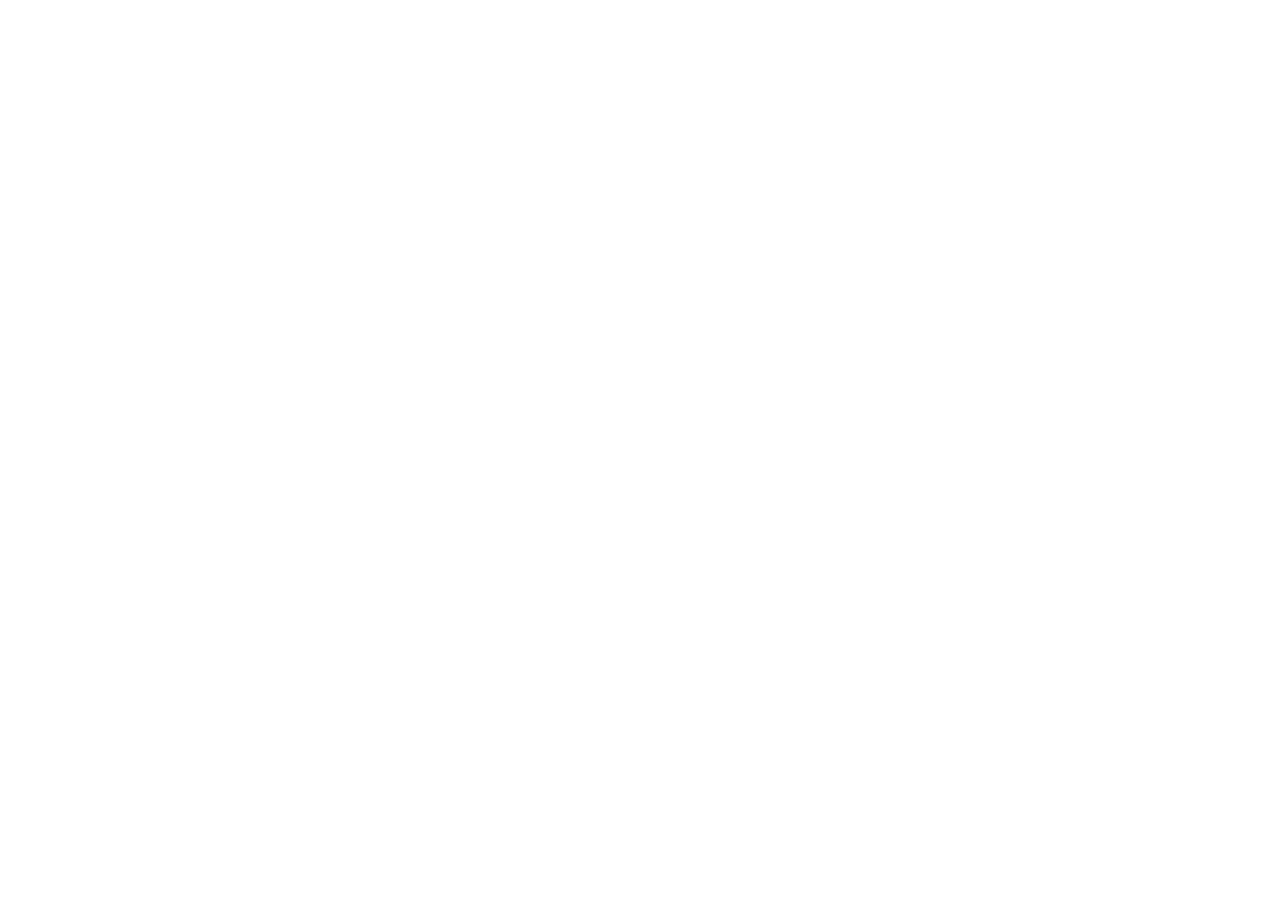
==== commit ea9f587f: "deploy: vivek-doshi/photography@044ed50ab625b2e5877c51522095aba9dd3fd33e" ====
--- a/index.html
+++ b/index.html
@@ -3,11 +3,11 @@
 <head>
   <meta charset="utf-8">
   <title>Portfolio</title>
-  <base href="/">
+  <base href="/portfolio/">
   <meta name="viewport" content="width=device-width, initial-scale=1">
   <link rel="icon" type="image/x-icon" href="favicon.ico">
-<style>*,:before,:after{--tw-border-spacing-x:0;--tw-border-spacing-y:0;--tw-translate-x:0;--tw-translate-y:0;--tw-rotate:0;--tw-skew-x:0;--tw-skew-y:0;--tw-scale-x:1;--tw-scale-y:1;--tw-pan-x: ;--tw-pan-y: ;--tw-pinch-zoom: ;--tw-scroll-snap-strictness:proximity;--tw-gradient-from-position: ;--tw-gradient-via-position: ;--tw-gradient-to-position: ;--tw-ordinal: ;--tw-slashed-zero: ;--tw-numeric-figure: ;--tw-numeric-spacing: ;--tw-numeric-fraction: ;--tw-ring-inset: ;--tw-ring-offset-width:0px;--tw-ring-offset-color:#fff;--tw-ring-color:rgb(59 130 246 / .5);--tw-ring-offset-shadow:0 0 #0000;--tw-ring-shadow:0 0 #0000;--tw-shadow:0 0 #0000;--tw-shadow-colored:0 0 #0000;--tw-blur: ;--tw-brightness: ;--tw-contrast: ;--tw-grayscale: ;--tw-hue-rotate: ;--tw-invert: ;--tw-saturate: ;--tw-sepia: ;--tw-drop-shadow: ;--tw-backdrop-blur: ;--tw-backdrop-brightness: ;--tw-backdrop-contrast: ;--tw-backdrop-grayscale: ;--tw-backdrop-hue-rotate: ;--tw-backdrop-invert: ;--tw-backdrop-opacity: ;--tw-backdrop-saturate: ;--tw-backdrop-sepia: ;--tw-contain-size: ;--tw-contain-layout: ;--tw-contain-paint: ;--tw-contain-style: }*,:before,:after{box-sizing:border-box;border-width:0;border-style:solid;border-color:#e5e7eb}:before,:after{--tw-content:""}html{line-height:1.5;-webkit-text-size-adjust:100%;-moz-tab-size:4;tab-size:4;font-family:ui-sans-serif,system-ui,sans-serif,"Apple Color Emoji","Segoe UI Emoji",Segoe UI Symbol,"Noto Color Emoji";font-feature-settings:normal;font-variation-settings:normal;-webkit-tap-highlight-color:transparent}body{margin:0;line-height:inherit}</style><link rel="stylesheet" href="styles-R4PO3TN4.css" media="print" onload="this.media='all'"><noscript><link rel="stylesheet" href="styles-R4PO3TN4.css"></noscript></head>
+<style>*,:before,:after{--tw-border-spacing-x:0;--tw-border-spacing-y:0;--tw-translate-x:0;--tw-translate-y:0;--tw-rotate:0;--tw-skew-x:0;--tw-skew-y:0;--tw-scale-x:1;--tw-scale-y:1;--tw-pan-x: ;--tw-pan-y: ;--tw-pinch-zoom: ;--tw-scroll-snap-strictness:proximity;--tw-gradient-from-position: ;--tw-gradient-via-position: ;--tw-gradient-to-position: ;--tw-ordinal: ;--tw-slashed-zero: ;--tw-numeric-figure: ;--tw-numeric-spacing: ;--tw-numeric-fraction: ;--tw-ring-inset: ;--tw-ring-offset-width:0px;--tw-ring-offset-color:#fff;--tw-ring-color:rgb(59 130 246 / .5);--tw-ring-offset-shadow:0 0 #0000;--tw-ring-shadow:0 0 #0000;--tw-shadow:0 0 #0000;--tw-shadow-colored:0 0 #0000;--tw-blur: ;--tw-brightness: ;--tw-contrast: ;--tw-grayscale: ;--tw-hue-rotate: ;--tw-invert: ;--tw-saturate: ;--tw-sepia: ;--tw-drop-shadow: ;--tw-backdrop-blur: ;--tw-backdrop-brightness: ;--tw-backdrop-contrast: ;--tw-backdrop-grayscale: ;--tw-backdrop-hue-rotate: ;--tw-backdrop-invert: ;--tw-backdrop-opacity: ;--tw-backdrop-saturate: ;--tw-backdrop-sepia: ;--tw-contain-size: ;--tw-contain-layout: ;--tw-contain-paint: ;--tw-contain-style: }*,:before,:after{box-sizing:border-box;border-width:0;border-style:solid;border-color:#e5e7eb}:before,:after{--tw-content:""}html{line-height:1.5;-webkit-text-size-adjust:100%;-moz-tab-size:4;tab-size:4;font-family:ui-sans-serif,system-ui,sans-serif,"Apple Color Emoji","Segoe UI Emoji",Segoe UI Symbol,"Noto Color Emoji";font-feature-settings:normal;font-variation-settings:normal;-webkit-tap-highlight-color:transparent}body{margin:0;line-height:inherit}</style><link rel="stylesheet" href="styles-WWPL2INO.css" media="print" onload="this.media='all'"><noscript><link rel="stylesheet" href="styles-WWPL2INO.css"></noscript></head>
 <body>
   <app-root></app-root>
-<link rel="modulepreload" href="chunk-RH6ANDKY.js"><link rel="modulepreload" href="chunk-SQFYRXBB.js"><link rel="modulepreload" href="chunk-OD7AEYUW.js"><script src="polyfills-6ISPNSXF.js" type="module"></script><script src="main-WXDOKMLY.js" type="module"></script></body>
+<link rel="modulepreload" href="chunk-YRVHLJ4V.js"><link rel="modulepreload" href="chunk-SQFYRXBB.js"><link rel="modulepreload" href="chunk-32WIMDQH.js"><script src="polyfills-6ISPNSXF.js" type="module"></script><script src="main-YGR4DS4M.js" type="module"></script></body>
 </html>
--- a/styles-WWPL2INO.css
+++ b/styles-WWPL2INO.css
@@ -0,0 +1 @@
+*,:before,:after{--tw-border-spacing-x: 0;--tw-border-spacing-y: 0;--tw-translate-x: 0;--tw-translate-y: 0;--tw-rotate: 0;--tw-skew-x: 0;--tw-skew-y: 0;--tw-scale-x: 1;--tw-scale-y: 1;--tw-pan-x: ;--tw-pan-y: ;--tw-pinch-zoom: ;--tw-scroll-snap-strictness: proximity;--tw-gradient-from-position: ;--tw-gradient-via-position: ;--tw-gradient-to-position: ;--tw-ordinal: ;--tw-slashed-zero: ;--tw-numeric-figure: ;--tw-numeric-spacing: ;--tw-numeric-fraction: ;--tw-ring-inset: ;--tw-ring-offset-width: 0px;--tw-ring-offset-color: #fff;--tw-ring-color: rgb(59 130 246 / .5);--tw-ring-offset-shadow: 0 0 #0000;--tw-ring-shadow: 0 0 #0000;--tw-shadow: 0 0 #0000;--tw-shadow-colored: 0 0 #0000;--tw-blur: ;--tw-brightness: ;--tw-contrast: ;--tw-grayscale: ;--tw-hue-rotate: ;--tw-invert: ;--tw-saturate: ;--tw-sepia: ;--tw-drop-shadow: ;--tw-backdrop-blur: ;--tw-backdrop-brightness: ;--tw-backdrop-contrast: ;--tw-backdrop-grayscale: ;--tw-backdrop-hue-rotate: ;--tw-backdrop-invert: ;--tw-backdrop-opacity: ;--tw-backdrop-saturate: ;--tw-backdrop-sepia: ;--tw-contain-size: ;--tw-contain-layout: ;--tw-contain-paint: ;--tw-contain-style: }::backdrop{--tw-border-spacing-x: 0;--tw-border-spacing-y: 0;--tw-translate-x: 0;--tw-translate-y: 0;--tw-rotate: 0;--tw-skew-x: 0;--tw-skew-y: 0;--tw-scale-x: 1;--tw-scale-y: 1;--tw-pan-x: ;--tw-pan-y: ;--tw-pinch-zoom: ;--tw-scroll-snap-strictness: proximity;--tw-gradient-from-position: ;--tw-gradient-via-position: ;--tw-gradient-to-position: ;--tw-ordinal: ;--tw-slashed-zero: ;--tw-numeric-figure: ;--tw-numeric-spacing: ;--tw-numeric-fraction: ;--tw-ring-inset: ;--tw-ring-offset-width: 0px;--tw-ring-offset-color: #fff;--tw-ring-color: rgb(59 130 246 / .5);--tw-ring-offset-shadow: 0 0 #0000;--tw-ring-shadow: 0 0 #0000;--tw-shadow: 0 0 #0000;--tw-shadow-colored: 0 0 #0000;--tw-blur: ;--tw-brightness: ;--tw-contrast: ;--tw-grayscale: ;--tw-hue-rotate: ;--tw-invert: ;--tw-saturate: ;--tw-sepia: ;--tw-drop-shadow: ;--tw-backdrop-blur: ;--tw-backdrop-brightness: ;--tw-backdrop-contrast: ;--tw-backdrop-grayscale: ;--tw-backdrop-hue-rotate: ;--tw-backdrop-invert: ;--tw-backdrop-opacity: ;--tw-backdrop-saturate: ;--tw-backdrop-sepia: ;--tw-contain-size: ;--tw-contain-layout: ;--tw-contain-paint: ;--tw-contain-style: }*,:before,:after{box-sizing:border-box;border-width:0;border-style:solid;border-color:#e5e7eb}:before,:after{--tw-content: ""}html,:host{line-height:1.5;-webkit-text-size-adjust:100%;-moz-tab-size:4;tab-size:4;font-family:ui-sans-serif,system-ui,sans-serif,"Apple Color Emoji","Segoe UI Emoji",Segoe UI Symbol,"Noto Color Emoji";font-feature-settings:normal;font-variation-settings:normal;-webkit-tap-highlight-color:transparent}body{margin:0;line-height:inherit}hr{height:0;color:inherit;border-top-width:1px}abbr:where([title]){text-decoration:underline dotted}h1,h2,h3,h4,h5,h6{font-size:inherit;font-weight:inherit}a{color:inherit;text-decoration:inherit}b,strong{font-weight:bolder}code,kbd,samp,pre{font-family:ui-monospace,SFMono-Regular,Menlo,Monaco,Consolas,Liberation Mono,Courier New,monospace;font-feature-settings:normal;font-variation-settings:normal;font-size:1em}small{font-size:80%}sub,sup{font-size:75%;line-height:0;position:relative;vertical-align:baseline}sub{bottom:-.25em}sup{top:-.5em}table{text-indent:0;border-color:inherit;border-collapse:collapse}button,input,optgroup,select,textarea{font-family:inherit;font-feature-settings:inherit;font-variation-settings:inherit;font-size:100%;font-weight:inherit;line-height:inherit;letter-spacing:inherit;color:inherit;margin:0;padding:0}button,select{text-transform:none}button,input:where([type=button]),input:where([type=reset]),input:where([type=submit]){-webkit-appearance:button;background-color:transparent;background-image:none}:-moz-focusring{outline:auto}:-moz-ui-invalid{box-shadow:none}progress{vertical-align:baseline}::-webkit-inner-spin-button,::-webkit-outer-spin-button{height:auto}[type=search]{-webkit-appearance:textfield;outline-offset:-2px}::-webkit-search-decoration{-webkit-appearance:none}::-webkit-file-upload-button{-webkit-appearance:button;font:inherit}summary{display:list-item}blockquote,dl,dd,h1,h2,h3,h4,h5,h6,hr,figure,p,pre{margin:0}fieldset{margin:0;padding:0}legend{padding:0}ol,ul,menu{list-style:none;margin:0;padding:0}dialog{padding:0}textarea{resize:vertical}input::placeholder,textarea::placeholder{opacity:1;color:#9ca3af}button,[role=button]{cursor:pointer}:disabled{cursor:default}img,svg,video,canvas,audio,iframe,embed,object{display:block;vertical-align:middle}img,video{max-width:100%;height:auto}[hidden]:where(:not([hidden=until-found])){display:none}.container{width:100%}@media(min-width:640px){.container{max-width:640px}}@media(min-width:768px){.container{max-width:768px}}@media(min-width:1024px){.container{max-width:1024px}}@media(min-width:1280px){.container{max-width:1280px}}@media(min-width:1536px){.container{max-width:1536px}}.pointer-events-none{pointer-events:none}.fixed{position:fixed}.absolute{position:absolute}.relative{position:relative}.sticky{position:sticky}.inset-0{inset:0}.-bottom-6{bottom:-1.5rem}.-right-4{right:-1rem}.left-0{left:0}.left-4{left:1rem}.right-4{right:1rem}.right-6{right:1.5rem}.top-0{top:0}.top-1\/2{top:50%}.top-4{top:1rem}.top-6{top:1.5rem}.z-0{z-index:0}.z-10{z-index:10}.z-20{z-index:20}.z-50{z-index:50}.z-\[60\]{z-index:60}.order-1{order:1}.order-2{order:2}.mx-auto{margin-left:auto;margin-right:auto}.mb-1{margin-bottom:.25rem}.mb-12{margin-bottom:3rem}.mb-16{margin-bottom:4rem}.mb-2{margin-bottom:.5rem}.mb-3{margin-bottom:.75rem}.mb-4{margin-bottom:1rem}.mb-6{margin-bottom:1.5rem}.mb-8{margin-bottom:2rem}.ml-2{margin-left:.5rem}.ml-auto{margin-left:auto}.mt-1{margin-top:.25rem}.mt-12{margin-top:3rem}.mt-3{margin-top:.75rem}.mt-4{margin-top:1rem}.mt-6{margin-top:1.5rem}.block{display:block}.flex{display:flex}.grid{display:grid}.hidden{display:none}.aspect-square{aspect-ratio:1 / 1}.h-1{height:.25rem}.h-10{height:2.5rem}.h-12{height:3rem}.h-2{height:.5rem}.h-20{height:5rem}.h-4{height:1rem}.h-5{height:1.25rem}.h-8{height:2rem}.h-auto{height:auto}.h-full{height:100%}.h-px{height:1px}.max-h-\[70vh\]{max-height:70vh}.max-h-\[85vh\]{max-height:85vh}.max-h-full{max-height:100%}.max-h-screen{max-height:100vh}.min-h-\[90vh\]{min-height:90vh}.min-h-screen{min-height:100vh}.w-10{width:2.5rem}.w-12{width:3rem}.w-2{width:.5rem}.w-24{width:6rem}.w-4{width:1rem}.w-5{width:1.25rem}.w-8{width:2rem}.w-full{width:100%}.max-w-7xl{max-width:80rem}.max-w-full{max-width:100%}.max-w-lg{max-width:32rem}.shrink-0{flex-shrink:0}.flex-grow{flex-grow:1}.-translate-y-1\/2{--tw-translate-y: -50%;transform:translate(var(--tw-translate-x),var(--tw-translate-y)) rotate(var(--tw-rotate)) skew(var(--tw-skew-x)) skewY(var(--tw-skew-y)) scaleX(var(--tw-scale-x)) scaleY(var(--tw-scale-y))}.translate-y-0{--tw-translate-y: 0px;transform:translate(var(--tw-translate-x),var(--tw-translate-y)) rotate(var(--tw-rotate)) skew(var(--tw-skew-x)) skewY(var(--tw-skew-y)) scaleX(var(--tw-scale-x)) scaleY(var(--tw-scale-y))}.translate-y-10{--tw-translate-y: 2.5rem;transform:translate(var(--tw-translate-x),var(--tw-translate-y)) rotate(var(--tw-rotate)) skew(var(--tw-skew-x)) skewY(var(--tw-skew-y)) scaleX(var(--tw-scale-x)) scaleY(var(--tw-scale-y))}.translate-y-4{--tw-translate-y: 1rem;transform:translate(var(--tw-translate-x),var(--tw-translate-y)) rotate(var(--tw-rotate)) skew(var(--tw-skew-x)) skewY(var(--tw-skew-y)) scaleX(var(--tw-scale-x)) scaleY(var(--tw-scale-y))}.translate-y-\[-10px\]{--tw-translate-y: -10px;transform:translate(var(--tw-translate-x),var(--tw-translate-y)) rotate(var(--tw-rotate)) skew(var(--tw-skew-x)) skewY(var(--tw-skew-y)) scaleX(var(--tw-scale-x)) scaleY(var(--tw-scale-y))}.scale-100{--tw-scale-x: 1;--tw-scale-y: 1;transform:translate(var(--tw-translate-x),var(--tw-translate-y)) rotate(var(--tw-rotate)) skew(var(--tw-skew-x)) skewY(var(--tw-skew-y)) scaleX(var(--tw-scale-x)) scaleY(var(--tw-scale-y))}.transform{transform:translate(var(--tw-translate-x),var(--tw-translate-y)) rotate(var(--tw-rotate)) skew(var(--tw-skew-x)) skewY(var(--tw-skew-y)) scaleX(var(--tw-scale-x)) scaleY(var(--tw-scale-y))}@keyframes pulse{50%{opacity:.5}}.animate-pulse{animation:pulse 2s cubic-bezier(.4,0,.6,1) infinite}@keyframes spin{to{transform:rotate(360deg)}}.animate-spin{animation:spin 1s linear infinite}.cursor-pointer{cursor:pointer}.select-none{-webkit-user-select:none;user-select:none}.columns-1{columns:1}.break-inside-avoid{break-inside:avoid}.flex-col{flex-direction:column}.flex-wrap{flex-wrap:wrap}.items-start{align-items:flex-start}.items-end{align-items:flex-end}.items-center{align-items:center}.items-baseline{align-items:baseline}.justify-end{justify-content:flex-end}.justify-center{justify-content:center}.justify-between{justify-content:space-between}.gap-1\.5{gap:.375rem}.gap-12{gap:3rem}.gap-2{gap:.5rem}.gap-3{gap:.75rem}.gap-4{gap:1rem}.gap-6{gap:1.5rem}.gap-8{gap:2rem}.space-y-0>:not([hidden])~:not([hidden]){--tw-space-y-reverse: 0;margin-top:calc(0px * calc(1 - var(--tw-space-y-reverse)));margin-bottom:calc(0px * var(--tw-space-y-reverse))}.space-y-3>:not([hidden])~:not([hidden]){--tw-space-y-reverse: 0;margin-top:calc(.75rem * calc(1 - var(--tw-space-y-reverse)));margin-bottom:calc(.75rem * var(--tw-space-y-reverse))}.space-y-4>:not([hidden])~:not([hidden]){--tw-space-y-reverse: 0;margin-top:calc(1rem * calc(1 - var(--tw-space-y-reverse)));margin-bottom:calc(1rem * var(--tw-space-y-reverse))}.space-y-6>:not([hidden])~:not([hidden]){--tw-space-y-reverse: 0;margin-top:calc(1.5rem * calc(1 - var(--tw-space-y-reverse)));margin-bottom:calc(1.5rem * var(--tw-space-y-reverse))}.overflow-hidden{overflow:hidden}.overflow-y-auto{overflow-y:auto}.break-all{word-break:break-all}.rounded{border-radius:.25rem}.rounded-2xl{border-radius:1rem}.rounded-3xl{border-radius:1.5rem}.rounded-full{border-radius:9999px}.rounded-lg{border-radius:.5rem}.rounded-md{border-radius:.375rem}.rounded-xl{border-radius:.75rem}.border{border-width:1px}.border-b{border-bottom-width:1px}.border-b-2{border-bottom-width:2px}.border-t{border-top-width:1px}.border-t-2{border-top-width:2px}.border-gray-900{--tw-border-opacity: 1;border-color:rgb(17 24 39 / var(--tw-border-opacity, 1))}.border-neutral-700{--tw-border-opacity: 1;border-color:rgb(64 64 64 / var(--tw-border-opacity, 1))}.border-red-400{--tw-border-opacity: 1;border-color:rgb(248 113 113 / var(--tw-border-opacity, 1))}.border-red-600{--tw-border-opacity: 1;border-color:rgb(220 38 38 / var(--tw-border-opacity, 1))}.border-white\/10{border-color:#ffffff1a}.border-white\/5{border-color:#ffffff0d}.border-yellow-400\/20{border-color:#facc1533}.border-yellow-500{--tw-border-opacity: 1;border-color:rgb(234 179 8 / var(--tw-border-opacity, 1))}.border-yellow-500\/0{border-color:#eab30800}.bg-black{--tw-bg-opacity: 1;background-color:rgb(0 0 0 / var(--tw-bg-opacity, 1))}.bg-black\/0{background-color:#0000}.bg-black\/30{background-color:#0000004d}.bg-black\/40{background-color:#0006}.bg-black\/60{background-color:#0009}.bg-black\/80{background-color:#000c}.bg-black\/95{background-color:#000000f2}.bg-blue-600{--tw-bg-opacity: 1;background-color:rgb(37 99 235 / var(--tw-bg-opacity, 1))}.bg-gray-100{--tw-bg-opacity: 1;background-color:rgb(243 244 246 / var(--tw-bg-opacity, 1))}.bg-gray-200{--tw-bg-opacity: 1;background-color:rgb(229 231 235 / var(--tw-bg-opacity, 1))}.bg-green-100{--tw-bg-opacity: 1;background-color:rgb(220 252 231 / var(--tw-bg-opacity, 1))}.bg-neutral-700{--tw-bg-opacity: 1;background-color:rgb(64 64 64 / var(--tw-bg-opacity, 1))}.bg-neutral-800{--tw-bg-opacity: 1;background-color:rgb(38 38 38 / var(--tw-bg-opacity, 1))}.bg-neutral-900{--tw-bg-opacity: 1;background-color:rgb(23 23 23 / var(--tw-bg-opacity, 1))}.bg-neutral-900\/50{background-color:#17171780}.bg-red-100{--tw-bg-opacity: 1;background-color:rgb(254 226 226 / var(--tw-bg-opacity, 1))}.bg-red-500{--tw-bg-opacity: 1;background-color:rgb(239 68 68 / var(--tw-bg-opacity, 1))}.bg-red-600{--tw-bg-opacity: 1;background-color:rgb(220 38 38 / var(--tw-bg-opacity, 1))}.bg-red-800{--tw-bg-opacity: 1;background-color:rgb(153 27 27 / var(--tw-bg-opacity, 1))}.bg-white{--tw-bg-opacity: 1;background-color:rgb(255 255 255 / var(--tw-bg-opacity, 1))}.bg-white\/5{background-color:#ffffff0d}.bg-white\/\[0\.02\]{background-color:#ffffff05}.bg-yellow-400\/10{background-color:#facc151a}.bg-yellow-500{--tw-bg-opacity: 1;background-color:rgb(234 179 8 / var(--tw-bg-opacity, 1))}.bg-yellow-600{--tw-bg-opacity: 1;background-color:rgb(202 138 4 / var(--tw-bg-opacity, 1))}.bg-gradient-to-b{background-image:linear-gradient(to bottom,var(--tw-gradient-stops))}.bg-gradient-to-r{background-image:linear-gradient(to right,var(--tw-gradient-stops))}.from-black\/80{--tw-gradient-from: rgb(0 0 0 / .8) var(--tw-gradient-from-position);--tw-gradient-to: rgb(0 0 0 / 0) var(--tw-gradient-to-position);--tw-gradient-stops: var(--tw-gradient-from), var(--tw-gradient-to)}.from-yellow-400{--tw-gradient-from: #facc15 var(--tw-gradient-from-position);--tw-gradient-to: rgb(250 204 21 / 0) var(--tw-gradient-to-position);--tw-gradient-stops: var(--tw-gradient-from), var(--tw-gradient-to)}.from-yellow-600{--tw-gradient-from: #ca8a04 var(--tw-gradient-from-position);--tw-gradient-to: rgb(202 138 4 / 0) var(--tw-gradient-to-position);--tw-gradient-stops: var(--tw-gradient-from), var(--tw-gradient-to)}.via-transparent{--tw-gradient-to: rgb(0 0 0 / 0) var(--tw-gradient-to-position);--tw-gradient-stops: var(--tw-gradient-from), transparent var(--tw-gradient-via-position), var(--tw-gradient-to)}.to-black\/80{--tw-gradient-to: rgb(0 0 0 / .8) var(--tw-gradient-to-position)}.to-yellow-200{--tw-gradient-to: #fef08a var(--tw-gradient-to-position)}.to-yellow-600{--tw-gradient-to: #ca8a04 var(--tw-gradient-to-position)}.bg-cover{background-size:cover}.bg-fixed{background-attachment:fixed}.bg-clip-text{-webkit-background-clip:text;background-clip:text}.bg-center{background-position:center}.bg-no-repeat{background-repeat:no-repeat}.object-contain{object-fit:contain}.object-cover{object-fit:cover}.p-2{padding:.5rem}.p-4{padding:1rem}.p-5{padding:1.25rem}.p-6{padding:1.5rem}.p-8{padding:2rem}.px-2{padding-left:.5rem;padding-right:.5rem}.px-2\.5{padding-left:.625rem;padding-right:.625rem}.px-3{padding-left:.75rem;padding-right:.75rem}.px-4{padding-left:1rem;padding-right:1rem}.px-6{padding-left:1.5rem;padding-right:1.5rem}.px-8{padding-left:2rem;padding-right:2rem}.py-1{padding-top:.25rem;padding-bottom:.25rem}.py-1\.5{padding-top:.375rem;padding-bottom:.375rem}.py-10{padding-top:2.5rem;padding-bottom:2.5rem}.py-12{padding-top:3rem;padding-bottom:3rem}.py-2{padding-top:.5rem;padding-bottom:.5rem}.py-20{padding-top:5rem;padding-bottom:5rem}.py-3{padding-top:.75rem;padding-bottom:.75rem}.py-32{padding-top:8rem;padding-bottom:8rem}.py-4{padding-top:1rem;padding-bottom:1rem}.py-5{padding-top:1.25rem;padding-bottom:1.25rem}.py-6{padding-top:1.5rem;padding-bottom:1.5rem}.py-8{padding-top:2rem;padding-bottom:2rem}.pb-20{padding-bottom:5rem}.pb-32{padding-bottom:8rem}.pt-3{padding-top:.75rem}.text-center{text-align:center}.text-right{text-align:right}.font-mono{font-family:ui-monospace,SFMono-Regular,Menlo,Monaco,Consolas,Liberation Mono,Courier New,monospace}.font-sans{font-family:ui-sans-serif,system-ui,sans-serif,"Apple Color Emoji","Segoe UI Emoji",Segoe UI Symbol,"Noto Color Emoji"}.text-2xl{font-size:1.5rem;line-height:2rem}.text-3xl{font-size:1.875rem;line-height:2.25rem}.text-4xl{font-size:2.25rem;line-height:2.5rem}.text-5xl{font-size:3rem;line-height:1}.text-6xl{font-size:3.75rem;line-height:1}.text-\[10px\]{font-size:10px}.text-\[10rem\]{font-size:10rem}.text-\[8rem\]{font-size:8rem}.text-sm{font-size:.875rem;line-height:1.25rem}.text-xl{font-size:1.25rem;line-height:1.75rem}.text-xs{font-size:.75rem;line-height:1rem}.font-black{font-weight:900}.font-bold{font-weight:700}.font-light{font-weight:300}.font-medium{font-weight:500}.uppercase{text-transform:uppercase}.leading-none{line-height:1}.leading-relaxed{line-height:1.625}.leading-tight{line-height:1.25}.tracking-\[0\.2em\]{letter-spacing:.2em}.tracking-\[0\.3em\]{letter-spacing:.3em}.tracking-tighter{letter-spacing:-.05em}.tracking-wide{letter-spacing:.025em}.tracking-wider{letter-spacing:.05em}.tracking-widest{letter-spacing:.1em}.text-black{--tw-text-opacity: 1;color:rgb(0 0 0 / var(--tw-text-opacity, 1))}.text-gray-200{--tw-text-opacity: 1;color:rgb(229 231 235 / var(--tw-text-opacity, 1))}.text-gray-300{--tw-text-opacity: 1;color:rgb(209 213 219 / var(--tw-text-opacity, 1))}.text-gray-400{--tw-text-opacity: 1;color:rgb(156 163 175 / var(--tw-text-opacity, 1))}.text-gray-500{--tw-text-opacity: 1;color:rgb(107 114 128 / var(--tw-text-opacity, 1))}.text-gray-600{--tw-text-opacity: 1;color:rgb(75 85 99 / var(--tw-text-opacity, 1))}.text-gray-700{--tw-text-opacity: 1;color:rgb(55 65 81 / var(--tw-text-opacity, 1))}.text-gray-900{--tw-text-opacity: 1;color:rgb(17 24 39 / var(--tw-text-opacity, 1))}.text-green-800{--tw-text-opacity: 1;color:rgb(22 101 52 / var(--tw-text-opacity, 1))}.text-neutral-500{--tw-text-opacity: 1;color:rgb(115 115 115 / var(--tw-text-opacity, 1))}.text-red-100{--tw-text-opacity: 1;color:rgb(254 226 226 / var(--tw-text-opacity, 1))}.text-red-200{--tw-text-opacity: 1;color:rgb(254 202 202 / var(--tw-text-opacity, 1))}.text-red-700{--tw-text-opacity: 1;color:rgb(185 28 28 / var(--tw-text-opacity, 1))}.text-transparent{color:transparent}.text-white{--tw-text-opacity: 1;color:rgb(255 255 255 / var(--tw-text-opacity, 1))}.text-white\/50{color:#ffffff80}.text-white\/70{color:#ffffffb3}.text-white\/\[0\.03\]{color:#ffffff08}.text-white\/\[0\.04\]{color:#ffffff0a}.text-yellow-400{--tw-text-opacity: 1;color:rgb(250 204 21 / var(--tw-text-opacity, 1))}.text-yellow-500{--tw-text-opacity: 1;color:rgb(234 179 8 / var(--tw-text-opacity, 1))}.opacity-0{opacity:0}.opacity-100{opacity:1}.shadow{--tw-shadow: 0 1px 3px 0 rgb(0 0 0 / .1), 0 1px 2px -1px rgb(0 0 0 / .1);--tw-shadow-colored: 0 1px 3px 0 var(--tw-shadow-color), 0 1px 2px -1px var(--tw-shadow-color);box-shadow:var(--tw-ring-offset-shadow, 0 0 #0000),var(--tw-ring-shadow, 0 0 #0000),var(--tw-shadow)}.shadow-2xl{--tw-shadow: 0 25px 50px -12px rgb(0 0 0 / .25);--tw-shadow-colored: 0 25px 50px -12px var(--tw-shadow-color);box-shadow:var(--tw-ring-offset-shadow, 0 0 #0000),var(--tw-ring-shadow, 0 0 #0000),var(--tw-shadow)}.shadow-lg{--tw-shadow: 0 10px 15px -3px rgb(0 0 0 / .1), 0 4px 6px -4px rgb(0 0 0 / .1);--tw-shadow-colored: 0 10px 15px -3px var(--tw-shadow-color), 0 4px 6px -4px var(--tw-shadow-color);box-shadow:var(--tw-ring-offset-shadow, 0 0 #0000),var(--tw-ring-shadow, 0 0 #0000),var(--tw-shadow)}.shadow-md{--tw-shadow: 0 4px 6px -1px rgb(0 0 0 / .1), 0 2px 4px -2px rgb(0 0 0 / .1);--tw-shadow-colored: 0 4px 6px -1px var(--tw-shadow-color), 0 2px 4px -2px var(--tw-shadow-color);box-shadow:var(--tw-ring-offset-shadow, 0 0 #0000),var(--tw-ring-shadow, 0 0 #0000),var(--tw-shadow)}.shadow-xl{--tw-shadow: 0 20px 25px -5px rgb(0 0 0 / .1), 0 8px 10px -6px rgb(0 0 0 / .1);--tw-shadow-colored: 0 20px 25px -5px var(--tw-shadow-color), 0 8px 10px -6px var(--tw-shadow-color);box-shadow:var(--tw-ring-offset-shadow, 0 0 #0000),var(--tw-ring-shadow, 0 0 #0000),var(--tw-shadow)}.drop-shadow{--tw-drop-shadow: drop-shadow(0 1px 2px rgb(0 0 0 / .1)) drop-shadow(0 1px 1px rgb(0 0 0 / .06));filter:var(--tw-blur) var(--tw-brightness) var(--tw-contrast) var(--tw-grayscale) var(--tw-hue-rotate) var(--tw-invert) var(--tw-saturate) var(--tw-sepia) var(--tw-drop-shadow)}.drop-shadow-lg{--tw-drop-shadow: drop-shadow(0 10px 8px rgb(0 0 0 / .04)) drop-shadow(0 4px 3px rgb(0 0 0 / .1));filter:var(--tw-blur) var(--tw-brightness) var(--tw-contrast) var(--tw-grayscale) var(--tw-hue-rotate) var(--tw-invert) var(--tw-saturate) var(--tw-sepia) var(--tw-drop-shadow)}.drop-shadow-xl{--tw-drop-shadow: drop-shadow(0 20px 13px rgb(0 0 0 / .03)) drop-shadow(0 8px 5px rgb(0 0 0 / .08));filter:var(--tw-blur) var(--tw-brightness) var(--tw-contrast) var(--tw-grayscale) var(--tw-hue-rotate) var(--tw-invert) var(--tw-saturate) var(--tw-sepia) var(--tw-drop-shadow)}.filter{filter:var(--tw-blur) var(--tw-brightness) var(--tw-contrast) var(--tw-grayscale) var(--tw-hue-rotate) var(--tw-invert) var(--tw-saturate) var(--tw-sepia) var(--tw-drop-shadow)}.backdrop-blur-md{--tw-backdrop-blur: blur(12px);-webkit-backdrop-filter:var(--tw-backdrop-blur) var(--tw-backdrop-brightness) var(--tw-backdrop-contrast) var(--tw-backdrop-grayscale) var(--tw-backdrop-hue-rotate) var(--tw-backdrop-invert) var(--tw-backdrop-opacity) var(--tw-backdrop-saturate) var(--tw-backdrop-sepia);backdrop-filter:var(--tw-backdrop-blur) var(--tw-backdrop-brightness) var(--tw-backdrop-contrast) var(--tw-backdrop-grayscale) var(--tw-backdrop-hue-rotate) var(--tw-backdrop-invert) var(--tw-backdrop-opacity) var(--tw-backdrop-saturate) var(--tw-backdrop-sepia)}.backdrop-blur-sm{--tw-backdrop-blur: blur(4px);-webkit-backdrop-filter:var(--tw-backdrop-blur) var(--tw-backdrop-brightness) var(--tw-backdrop-contrast) var(--tw-backdrop-grayscale) var(--tw-backdrop-hue-rotate) var(--tw-backdrop-invert) var(--tw-backdrop-opacity) var(--tw-backdrop-saturate) var(--tw-backdrop-sepia);backdrop-filter:var(--tw-backdrop-blur) var(--tw-backdrop-brightness) var(--tw-backdrop-contrast) var(--tw-backdrop-grayscale) var(--tw-backdrop-hue-rotate) var(--tw-backdrop-invert) var(--tw-backdrop-opacity) var(--tw-backdrop-saturate) var(--tw-backdrop-sepia)}.transition{transition-property:color,background-color,border-color,text-decoration-color,fill,stroke,opacity,box-shadow,transform,filter,backdrop-filter;transition-timing-function:cubic-bezier(.4,0,.2,1);transition-duration:.15s}.transition-all{transition-property:all;transition-timing-function:cubic-bezier(.4,0,.2,1);transition-duration:.15s}.transition-colors{transition-property:color,background-color,border-color,text-decoration-color,fill,stroke;transition-timing-function:cubic-bezier(.4,0,.2,1);transition-duration:.15s}.transition-opacity{transition-property:opacity;transition-timing-function:cubic-bezier(.4,0,.2,1);transition-duration:.15s}.transition-shadow{transition-property:box-shadow;transition-timing-function:cubic-bezier(.4,0,.2,1);transition-duration:.15s}.transition-transform{transition-property:transform;transition-timing-function:cubic-bezier(.4,0,.2,1);transition-duration:.15s}.duration-1000{transition-duration:1s}.duration-300{transition-duration:.3s}.duration-500{transition-duration:.5s}.duration-700{transition-duration:.7s}.ease-out{transition-timing-function:cubic-bezier(0,0,.2,1)}.hover\:scale-105:hover{--tw-scale-x: 1.05;--tw-scale-y: 1.05;transform:translate(var(--tw-translate-x),var(--tw-translate-y)) rotate(var(--tw-rotate)) skew(var(--tw-skew-x)) skewY(var(--tw-skew-y)) scaleX(var(--tw-scale-x)) scaleY(var(--tw-scale-y))}.hover\:border-yellow-500:hover{--tw-border-opacity: 1;border-color:rgb(234 179 8 / var(--tw-border-opacity, 1))}.hover\:bg-blue-700:hover{--tw-bg-opacity: 1;background-color:rgb(29 78 216 / var(--tw-bg-opacity, 1))}.hover\:bg-red-700:hover{--tw-bg-opacity: 1;background-color:rgb(185 28 28 / var(--tw-bg-opacity, 1))}.hover\:text-white:hover{--tw-text-opacity: 1;color:rgb(255 255 255 / var(--tw-text-opacity, 1))}.hover\:text-yellow-400:hover{--tw-text-opacity: 1;color:rgb(250 204 21 / var(--tw-text-opacity, 1))}.hover\:shadow-2xl:hover{--tw-shadow: 0 25px 50px -12px rgb(0 0 0 / .25);--tw-shadow-colored: 0 25px 50px -12px var(--tw-shadow-color);box-shadow:var(--tw-ring-offset-shadow, 0 0 #0000),var(--tw-ring-shadow, 0 0 #0000),var(--tw-shadow)}.group:hover .group-hover\:translate-y-0{--tw-translate-y: 0px;transform:translate(var(--tw-translate-x),var(--tw-translate-y)) rotate(var(--tw-rotate)) skew(var(--tw-skew-x)) skewY(var(--tw-skew-y)) scaleX(var(--tw-scale-x)) scaleY(var(--tw-scale-y))}.group:hover .group-hover\:scale-110{--tw-scale-x: 1.1;--tw-scale-y: 1.1;transform:translate(var(--tw-translate-x),var(--tw-translate-y)) rotate(var(--tw-rotate)) skew(var(--tw-skew-x)) skewY(var(--tw-skew-y)) scaleX(var(--tw-scale-x)) scaleY(var(--tw-scale-y))}.group:hover .group-hover\:border-yellow-500\/30{border-color:#eab3084d}.group:hover .group-hover\:border-yellow-500\/50{border-color:#eab30880}.group:hover .group-hover\:bg-black\/20{background-color:#0003}.group:hover .group-hover\:text-yellow-500\/\[0\.08\]{color:#eab30814}.group:hover .group-hover\:opacity-100{opacity:1}@media(min-width:640px){.sm\:inline{display:inline}}@media(min-width:768px){.md\:left-8{left:2rem}.md\:right-8{right:2rem}.md\:col-span-2{grid-column:span 2 / span 2}.md\:block{display:block}.md\:columns-2{columns:2}.md\:grid-cols-2{grid-template-columns:repeat(2,minmax(0,1fr))}.md\:grid-cols-3{grid-template-columns:repeat(3,minmax(0,1fr))}.md\:flex-row{flex-direction:row}.md\:items-end{align-items:flex-end}.md\:justify-start{justify-content:flex-start}.md\:gap-4{gap:1rem}.md\:gap-8{gap:2rem}.md\:overflow-visible{overflow:visible}.md\:text-left{text-align:left}.md\:text-2xl{font-size:1.5rem;line-height:2rem}.md\:text-5xl{font-size:3rem;line-height:1}.md\:text-7xl{font-size:4.5rem;line-height:1}.md\:text-8xl{font-size:6rem;line-height:1}.md\:text-\[14rem\]{font-size:14rem}.md\:text-base{font-size:1rem;line-height:1.5rem}.md\:text-sm{font-size:.875rem;line-height:1.25rem}}@media(min-width:1024px){.lg\:max-h-\[85vh\]{max-height:85vh}.lg\:w-1\/4{width:25%}.lg\:w-3\/4{width:75%}.lg\:columns-3{columns:3}.lg\:flex-row{flex-direction:row}.lg\:p-12{padding:3rem}}@media(orientation:portrait){.portrait\:bg-contain{background-size:contain}}@media(orientation:landscape){.landscape\:bg-cover{background-size:cover}}
--- a/styles-WWPL2INO.css
+++ b/styles-WWPL2INO.css
@@ -0,0 +1 @@
+*,:before,:after{--tw-border-spacing-x: 0;--tw-border-spacing-y: 0;--tw-translate-x: 0;--tw-translate-y: 0;--tw-rotate: 0;--tw-skew-x: 0;--tw-skew-y: 0;--tw-scale-x: 1;--tw-scale-y: 1;--tw-pan-x: ;--tw-pan-y: ;--tw-pinch-zoom: ;--tw-scroll-snap-strictness: proximity;--tw-gradient-from-position: ;--tw-gradient-via-position: ;--tw-gradient-to-position: ;--tw-ordinal: ;--tw-slashed-zero: ;--tw-numeric-figure: ;--tw-numeric-spacing: ;--tw-numeric-fraction: ;--tw-ring-inset: ;--tw-ring-offset-width: 0px;--tw-ring-offset-color: #fff;--tw-ring-color: rgb(59 130 246 / .5);--tw-ring-offset-shadow: 0 0 #0000;--tw-ring-shadow: 0 0 #0000;--tw-shadow: 0 0 #0000;--tw-shadow-colored: 0 0 #0000;--tw-blur: ;--tw-brightness: ;--tw-contrast: ;--tw-grayscale: ;--tw-hue-rotate: ;--tw-invert: ;--tw-saturate: ;--tw-sepia: ;--tw-drop-shadow: ;--tw-backdrop-blur: ;--tw-backdrop-brightness: ;--tw-backdrop-contrast: ;--tw-backdrop-grayscale: ;--tw-backdrop-hue-rotate: ;--tw-backdrop-invert: ;--tw-backdrop-opacity: ;--tw-backdrop-saturate: ;--tw-backdrop-sepia: ;--tw-contain-size: ;--tw-contain-layout: ;--tw-contain-paint: ;--tw-contain-style: }::backdrop{--tw-border-spacing-x: 0;--tw-border-spacing-y: 0;--tw-translate-x: 0;--tw-translate-y: 0;--tw-rotate: 0;--tw-skew-x: 0;--tw-skew-y: 0;--tw-scale-x: 1;--tw-scale-y: 1;--tw-pan-x: ;--tw-pan-y: ;--tw-pinch-zoom: ;--tw-scroll-snap-strictness: proximity;--tw-gradient-from-position: ;--tw-gradient-via-position: ;--tw-gradient-to-position: ;--tw-ordinal: ;--tw-slashed-zero: ;--tw-numeric-figure: ;--tw-numeric-spacing: ;--tw-numeric-fraction: ;--tw-ring-inset: ;--tw-ring-offset-width: 0px;--tw-ring-offset-color: #fff;--tw-ring-color: rgb(59 130 246 / .5);--tw-ring-offset-shadow: 0 0 #0000;--tw-ring-shadow: 0 0 #0000;--tw-shadow: 0 0 #0000;--tw-shadow-colored: 0 0 #0000;--tw-blur: ;--tw-brightness: ;--tw-contrast: ;--tw-grayscale: ;--tw-hue-rotate: ;--tw-invert: ;--tw-saturate: ;--tw-sepia: ;--tw-drop-shadow: ;--tw-backdrop-blur: ;--tw-backdrop-brightness: ;--tw-backdrop-contrast: ;--tw-backdrop-grayscale: ;--tw-backdrop-hue-rotate: ;--tw-backdrop-invert: ;--tw-backdrop-opacity: ;--tw-backdrop-saturate: ;--tw-backdrop-sepia: ;--tw-contain-size: ;--tw-contain-layout: ;--tw-contain-paint: ;--tw-contain-style: }*,:before,:after{box-sizing:border-box;border-width:0;border-style:solid;border-color:#e5e7eb}:before,:after{--tw-content: ""}html,:host{line-height:1.5;-webkit-text-size-adjust:100%;-moz-tab-size:4;tab-size:4;font-family:ui-sans-serif,system-ui,sans-serif,"Apple Color Emoji","Segoe UI Emoji",Segoe UI Symbol,"Noto Color Emoji";font-feature-settings:normal;font-variation-settings:normal;-webkit-tap-highlight-color:transparent}body{margin:0;line-height:inherit}hr{height:0;color:inherit;border-top-width:1px}abbr:where([title]){text-decoration:underline dotted}h1,h2,h3,h4,h5,h6{font-size:inherit;font-weight:inherit}a{color:inherit;text-decoration:inherit}b,strong{font-weight:bolder}code,kbd,samp,pre{font-family:ui-monospace,SFMono-Regular,Menlo,Monaco,Consolas,Liberation Mono,Courier New,monospace;font-feature-settings:normal;font-variation-settings:normal;font-size:1em}small{font-size:80%}sub,sup{font-size:75%;line-height:0;position:relative;vertical-align:baseline}sub{bottom:-.25em}sup{top:-.5em}table{text-indent:0;border-color:inherit;border-collapse:collapse}button,input,optgroup,select,textarea{font-family:inherit;font-feature-settings:inherit;font-variation-settings:inherit;font-size:100%;font-weight:inherit;line-height:inherit;letter-spacing:inherit;color:inherit;margin:0;padding:0}button,select{text-transform:none}button,input:where([type=button]),input:where([type=reset]),input:where([type=submit]){-webkit-appearance:button;background-color:transparent;background-image:none}:-moz-focusring{outline:auto}:-moz-ui-invalid{box-shadow:none}progress{vertical-align:baseline}::-webkit-inner-spin-button,::-webkit-outer-spin-button{height:auto}[type=search]{-webkit-appearance:textfield;outline-offset:-2px}::-webkit-search-decoration{-webkit-appearance:none}::-webkit-file-upload-button{-webkit-appearance:button;font:inherit}summary{display:list-item}blockquote,dl,dd,h1,h2,h3,h4,h5,h6,hr,figure,p,pre{margin:0}fieldset{margin:0;padding:0}legend{padding:0}ol,ul,menu{list-style:none;margin:0;padding:0}dialog{padding:0}textarea{resize:vertical}input::placeholder,textarea::placeholder{opacity:1;color:#9ca3af}button,[role=button]{cursor:pointer}:disabled{cursor:default}img,svg,video,canvas,audio,iframe,embed,object{display:block;vertical-align:middle}img,video{max-width:100%;height:auto}[hidden]:where(:not([hidden=until-found])){display:none}.container{width:100%}@media(min-width:640px){.container{max-width:640px}}@media(min-width:768px){.container{max-width:768px}}@media(min-width:1024px){.container{max-width:1024px}}@media(min-width:1280px){.container{max-width:1280px}}@media(min-width:1536px){.container{max-width:1536px}}.pointer-events-none{pointer-events:none}.fixed{position:fixed}.absolute{position:absolute}.relative{position:relative}.sticky{position:sticky}.inset-0{inset:0}.-bottom-6{bottom:-1.5rem}.-right-4{right:-1rem}.left-0{left:0}.left-4{left:1rem}.right-4{right:1rem}.right-6{right:1.5rem}.top-0{top:0}.top-1\/2{top:50%}.top-4{top:1rem}.top-6{top:1.5rem}.z-0{z-index:0}.z-10{z-index:10}.z-20{z-index:20}.z-50{z-index:50}.z-\[60\]{z-index:60}.order-1{order:1}.order-2{order:2}.mx-auto{margin-left:auto;margin-right:auto}.mb-1{margin-bottom:.25rem}.mb-12{margin-bottom:3rem}.mb-16{margin-bottom:4rem}.mb-2{margin-bottom:.5rem}.mb-3{margin-bottom:.75rem}.mb-4{margin-bottom:1rem}.mb-6{margin-bottom:1.5rem}.mb-8{margin-bottom:2rem}.ml-2{margin-left:.5rem}.ml-auto{margin-left:auto}.mt-1{margin-top:.25rem}.mt-12{margin-top:3rem}.mt-3{margin-top:.75rem}.mt-4{margin-top:1rem}.mt-6{margin-top:1.5rem}.block{display:block}.flex{display:flex}.grid{display:grid}.hidden{display:none}.aspect-square{aspect-ratio:1 / 1}.h-1{height:.25rem}.h-10{height:2.5rem}.h-12{height:3rem}.h-2{height:.5rem}.h-20{height:5rem}.h-4{height:1rem}.h-5{height:1.25rem}.h-8{height:2rem}.h-auto{height:auto}.h-full{height:100%}.h-px{height:1px}.max-h-\[70vh\]{max-height:70vh}.max-h-\[85vh\]{max-height:85vh}.max-h-full{max-height:100%}.max-h-screen{max-height:100vh}.min-h-\[90vh\]{min-height:90vh}.min-h-screen{min-height:100vh}.w-10{width:2.5rem}.w-12{width:3rem}.w-2{width:.5rem}.w-24{width:6rem}.w-4{width:1rem}.w-5{width:1.25rem}.w-8{width:2rem}.w-full{width:100%}.max-w-7xl{max-width:80rem}.max-w-full{max-width:100%}.max-w-lg{max-width:32rem}.shrink-0{flex-shrink:0}.flex-grow{flex-grow:1}.-translate-y-1\/2{--tw-translate-y: -50%;transform:translate(var(--tw-translate-x),var(--tw-translate-y)) rotate(var(--tw-rotate)) skew(var(--tw-skew-x)) skewY(var(--tw-skew-y)) scaleX(var(--tw-scale-x)) scaleY(var(--tw-scale-y))}.translate-y-0{--tw-translate-y: 0px;transform:translate(var(--tw-translate-x),var(--tw-translate-y)) rotate(var(--tw-rotate)) skew(var(--tw-skew-x)) skewY(var(--tw-skew-y)) scaleX(var(--tw-scale-x)) scaleY(var(--tw-scale-y))}.translate-y-10{--tw-translate-y: 2.5rem;transform:translate(var(--tw-translate-x),var(--tw-translate-y)) rotate(var(--tw-rotate)) skew(var(--tw-skew-x)) skewY(var(--tw-skew-y)) scaleX(var(--tw-scale-x)) scaleY(var(--tw-scale-y))}.translate-y-4{--tw-translate-y: 1rem;transform:translate(var(--tw-translate-x),var(--tw-translate-y)) rotate(var(--tw-rotate)) skew(var(--tw-skew-x)) skewY(var(--tw-skew-y)) scaleX(var(--tw-scale-x)) scaleY(var(--tw-scale-y))}.translate-y-\[-10px\]{--tw-translate-y: -10px;transform:translate(var(--tw-translate-x),var(--tw-translate-y)) rotate(var(--tw-rotate)) skew(var(--tw-skew-x)) skewY(var(--tw-skew-y)) scaleX(var(--tw-scale-x)) scaleY(var(--tw-scale-y))}.scale-100{--tw-scale-x: 1;--tw-scale-y: 1;transform:translate(var(--tw-translate-x),var(--tw-translate-y)) rotate(var(--tw-rotate)) skew(var(--tw-skew-x)) skewY(var(--tw-skew-y)) scaleX(var(--tw-scale-x)) scaleY(var(--tw-scale-y))}.transform{transform:translate(var(--tw-translate-x),var(--tw-translate-y)) rotate(var(--tw-rotate)) skew(var(--tw-skew-x)) skewY(var(--tw-skew-y)) scaleX(var(--tw-scale-x)) scaleY(var(--tw-scale-y))}@keyframes pulse{50%{opacity:.5}}.animate-pulse{animation:pulse 2s cubic-bezier(.4,0,.6,1) infinite}@keyframes spin{to{transform:rotate(360deg)}}.animate-spin{animation:spin 1s linear infinite}.cursor-pointer{cursor:pointer}.select-none{-webkit-user-select:none;user-select:none}.columns-1{columns:1}.break-inside-avoid{break-inside:avoid}.flex-col{flex-direction:column}.flex-wrap{flex-wrap:wrap}.items-start{align-items:flex-start}.items-end{align-items:flex-end}.items-center{align-items:center}.items-baseline{align-items:baseline}.justify-end{justify-content:flex-end}.justify-center{justify-content:center}.justify-between{justify-content:space-between}.gap-1\.5{gap:.375rem}.gap-12{gap:3rem}.gap-2{gap:.5rem}.gap-3{gap:.75rem}.gap-4{gap:1rem}.gap-6{gap:1.5rem}.gap-8{gap:2rem}.space-y-0>:not([hidden])~:not([hidden]){--tw-space-y-reverse: 0;margin-top:calc(0px * calc(1 - var(--tw-space-y-reverse)));margin-bottom:calc(0px * var(--tw-space-y-reverse))}.space-y-3>:not([hidden])~:not([hidden]){--tw-space-y-reverse: 0;margin-top:calc(.75rem * calc(1 - var(--tw-space-y-reverse)));margin-bottom:calc(.75rem * var(--tw-space-y-reverse))}.space-y-4>:not([hidden])~:not([hidden]){--tw-space-y-reverse: 0;margin-top:calc(1rem * calc(1 - var(--tw-space-y-reverse)));margin-bottom:calc(1rem * var(--tw-space-y-reverse))}.space-y-6>:not([hidden])~:not([hidden]){--tw-space-y-reverse: 0;margin-top:calc(1.5rem * calc(1 - var(--tw-space-y-reverse)));margin-bottom:calc(1.5rem * var(--tw-space-y-reverse))}.overflow-hidden{overflow:hidden}.overflow-y-auto{overflow-y:auto}.break-all{word-break:break-all}.rounded{border-radius:.25rem}.rounded-2xl{border-radius:1rem}.rounded-3xl{border-radius:1.5rem}.rounded-full{border-radius:9999px}.rounded-lg{border-radius:.5rem}.rounded-md{border-radius:.375rem}.rounded-xl{border-radius:.75rem}.border{border-width:1px}.border-b{border-bottom-width:1px}.border-b-2{border-bottom-width:2px}.border-t{border-top-width:1px}.border-t-2{border-top-width:2px}.border-gray-900{--tw-border-opacity: 1;border-color:rgb(17 24 39 / var(--tw-border-opacity, 1))}.border-neutral-700{--tw-border-opacity: 1;border-color:rgb(64 64 64 / var(--tw-border-opacity, 1))}.border-red-400{--tw-border-opacity: 1;border-color:rgb(248 113 113 / var(--tw-border-opacity, 1))}.border-red-600{--tw-border-opacity: 1;border-color:rgb(220 38 38 / var(--tw-border-opacity, 1))}.border-white\/10{border-color:#ffffff1a}.border-white\/5{border-color:#ffffff0d}.border-yellow-400\/20{border-color:#facc1533}.border-yellow-500{--tw-border-opacity: 1;border-color:rgb(234 179 8 / var(--tw-border-opacity, 1))}.border-yellow-500\/0{border-color:#eab30800}.bg-black{--tw-bg-opacity: 1;background-color:rgb(0 0 0 / var(--tw-bg-opacity, 1))}.bg-black\/0{background-color:#0000}.bg-black\/30{background-color:#0000004d}.bg-black\/40{background-color:#0006}.bg-black\/60{background-color:#0009}.bg-black\/80{background-color:#000c}.bg-black\/95{background-color:#000000f2}.bg-blue-600{--tw-bg-opacity: 1;background-color:rgb(37 99 235 / var(--tw-bg-opacity, 1))}.bg-gray-100{--tw-bg-opacity: 1;background-color:rgb(243 244 246 / var(--tw-bg-opacity, 1))}.bg-gray-200{--tw-bg-opacity: 1;background-color:rgb(229 231 235 / var(--tw-bg-opacity, 1))}.bg-green-100{--tw-bg-opacity: 1;background-color:rgb(220 252 231 / var(--tw-bg-opacity, 1))}.bg-neutral-700{--tw-bg-opacity: 1;background-color:rgb(64 64 64 / var(--tw-bg-opacity, 1))}.bg-neutral-800{--tw-bg-opacity: 1;background-color:rgb(38 38 38 / var(--tw-bg-opacity, 1))}.bg-neutral-900{--tw-bg-opacity: 1;background-color:rgb(23 23 23 / var(--tw-bg-opacity, 1))}.bg-neutral-900\/50{background-color:#17171780}.bg-red-100{--tw-bg-opacity: 1;background-color:rgb(254 226 226 / var(--tw-bg-opacity, 1))}.bg-red-500{--tw-bg-opacity: 1;background-color:rgb(239 68 68 / var(--tw-bg-opacity, 1))}.bg-red-600{--tw-bg-opacity: 1;background-color:rgb(220 38 38 / var(--tw-bg-opacity, 1))}.bg-red-800{--tw-bg-opacity: 1;background-color:rgb(153 27 27 / var(--tw-bg-opacity, 1))}.bg-white{--tw-bg-opacity: 1;background-color:rgb(255 255 255 / var(--tw-bg-opacity, 1))}.bg-white\/5{background-color:#ffffff0d}.bg-white\/\[0\.02\]{background-color:#ffffff05}.bg-yellow-400\/10{background-color:#facc151a}.bg-yellow-500{--tw-bg-opacity: 1;background-color:rgb(234 179 8 / var(--tw-bg-opacity, 1))}.bg-yellow-600{--tw-bg-opacity: 1;background-color:rgb(202 138 4 / var(--tw-bg-opacity, 1))}.bg-gradient-to-b{background-image:linear-gradient(to bottom,var(--tw-gradient-stops))}.bg-gradient-to-r{background-image:linear-gradient(to right,var(--tw-gradient-stops))}.from-black\/80{--tw-gradient-from: rgb(0 0 0 / .8) var(--tw-gradient-from-position);--tw-gradient-to: rgb(0 0 0 / 0) var(--tw-gradient-to-position);--tw-gradient-stops: var(--tw-gradient-from), var(--tw-gradient-to)}.from-yellow-400{--tw-gradient-from: #facc15 var(--tw-gradient-from-position);--tw-gradient-to: rgb(250 204 21 / 0) var(--tw-gradient-to-position);--tw-gradient-stops: var(--tw-gradient-from), var(--tw-gradient-to)}.from-yellow-600{--tw-gradient-from: #ca8a04 var(--tw-gradient-from-position);--tw-gradient-to: rgb(202 138 4 / 0) var(--tw-gradient-to-position);--tw-gradient-stops: var(--tw-gradient-from), var(--tw-gradient-to)}.via-transparent{--tw-gradient-to: rgb(0 0 0 / 0) var(--tw-gradient-to-position);--tw-gradient-stops: var(--tw-gradient-from), transparent var(--tw-gradient-via-position), var(--tw-gradient-to)}.to-black\/80{--tw-gradient-to: rgb(0 0 0 / .8) var(--tw-gradient-to-position)}.to-yellow-200{--tw-gradient-to: #fef08a var(--tw-gradient-to-position)}.to-yellow-600{--tw-gradient-to: #ca8a04 var(--tw-gradient-to-position)}.bg-cover{background-size:cover}.bg-fixed{background-attachment:fixed}.bg-clip-text{-webkit-background-clip:text;background-clip:text}.bg-center{background-position:center}.bg-no-repeat{background-repeat:no-repeat}.object-contain{object-fit:contain}.object-cover{object-fit:cover}.p-2{padding:.5rem}.p-4{padding:1rem}.p-5{padding:1.25rem}.p-6{padding:1.5rem}.p-8{padding:2rem}.px-2{padding-left:.5rem;padding-right:.5rem}.px-2\.5{padding-left:.625rem;padding-right:.625rem}.px-3{padding-left:.75rem;padding-right:.75rem}.px-4{padding-left:1rem;padding-right:1rem}.px-6{padding-left:1.5rem;padding-right:1.5rem}.px-8{padding-left:2rem;padding-right:2rem}.py-1{padding-top:.25rem;padding-bottom:.25rem}.py-1\.5{padding-top:.375rem;padding-bottom:.375rem}.py-10{padding-top:2.5rem;padding-bottom:2.5rem}.py-12{padding-top:3rem;padding-bottom:3rem}.py-2{padding-top:.5rem;padding-bottom:.5rem}.py-20{padding-top:5rem;padding-bottom:5rem}.py-3{padding-top:.75rem;padding-bottom:.75rem}.py-32{padding-top:8rem;padding-bottom:8rem}.py-4{padding-top:1rem;padding-bottom:1rem}.py-5{padding-top:1.25rem;padding-bottom:1.25rem}.py-6{padding-top:1.5rem;padding-bottom:1.5rem}.py-8{padding-top:2rem;padding-bottom:2rem}.pb-20{padding-bottom:5rem}.pb-32{padding-bottom:8rem}.pt-3{padding-top:.75rem}.text-center{text-align:center}.text-right{text-align:right}.font-mono{font-family:ui-monospace,SFMono-Regular,Menlo,Monaco,Consolas,Liberation Mono,Courier New,monospace}.font-sans{font-family:ui-sans-serif,system-ui,sans-serif,"Apple Color Emoji","Segoe UI Emoji",Segoe UI Symbol,"Noto Color Emoji"}.text-2xl{font-size:1.5rem;line-height:2rem}.text-3xl{font-size:1.875rem;line-height:2.25rem}.text-4xl{font-size:2.25rem;line-height:2.5rem}.text-5xl{font-size:3rem;line-height:1}.text-6xl{font-size:3.75rem;line-height:1}.text-\[10px\]{font-size:10px}.text-\[10rem\]{font-size:10rem}.text-\[8rem\]{font-size:8rem}.text-sm{font-size:.875rem;line-height:1.25rem}.text-xl{font-size:1.25rem;line-height:1.75rem}.text-xs{font-size:.75rem;line-height:1rem}.font-black{font-weight:900}.font-bold{font-weight:700}.font-light{font-weight:300}.font-medium{font-weight:500}.uppercase{text-transform:uppercase}.leading-none{line-height:1}.leading-relaxed{line-height:1.625}.leading-tight{line-height:1.25}.tracking-\[0\.2em\]{letter-spacing:.2em}.tracking-\[0\.3em\]{letter-spacing:.3em}.tracking-tighter{letter-spacing:-.05em}.tracking-wide{letter-spacing:.025em}.tracking-wider{letter-spacing:.05em}.tracking-widest{letter-spacing:.1em}.text-black{--tw-text-opacity: 1;color:rgb(0 0 0 / var(--tw-text-opacity, 1))}.text-gray-200{--tw-text-opacity: 1;color:rgb(229 231 235 / var(--tw-text-opacity, 1))}.text-gray-300{--tw-text-opacity: 1;color:rgb(209 213 219 / var(--tw-text-opacity, 1))}.text-gray-400{--tw-text-opacity: 1;color:rgb(156 163 175 / var(--tw-text-opacity, 1))}.text-gray-500{--tw-text-opacity: 1;color:rgb(107 114 128 / var(--tw-text-opacity, 1))}.text-gray-600{--tw-text-opacity: 1;color:rgb(75 85 99 / var(--tw-text-opacity, 1))}.text-gray-700{--tw-text-opacity: 1;color:rgb(55 65 81 / var(--tw-text-opacity, 1))}.text-gray-900{--tw-text-opacity: 1;color:rgb(17 24 39 / var(--tw-text-opacity, 1))}.text-green-800{--tw-text-opacity: 1;color:rgb(22 101 52 / var(--tw-text-opacity, 1))}.text-neutral-500{--tw-text-opacity: 1;color:rgb(115 115 115 / var(--tw-text-opacity, 1))}.text-red-100{--tw-text-opacity: 1;color:rgb(254 226 226 / var(--tw-text-opacity, 1))}.text-red-200{--tw-text-opacity: 1;color:rgb(254 202 202 / var(--tw-text-opacity, 1))}.text-red-700{--tw-text-opacity: 1;color:rgb(185 28 28 / var(--tw-text-opacity, 1))}.text-transparent{color:transparent}.text-white{--tw-text-opacity: 1;color:rgb(255 255 255 / var(--tw-text-opacity, 1))}.text-white\/50{color:#ffffff80}.text-white\/70{color:#ffffffb3}.text-white\/\[0\.03\]{color:#ffffff08}.text-white\/\[0\.04\]{color:#ffffff0a}.text-yellow-400{--tw-text-opacity: 1;color:rgb(250 204 21 / var(--tw-text-opacity, 1))}.text-yellow-500{--tw-text-opacity: 1;color:rgb(234 179 8 / var(--tw-text-opacity, 1))}.opacity-0{opacity:0}.opacity-100{opacity:1}.shadow{--tw-shadow: 0 1px 3px 0 rgb(0 0 0 / .1), 0 1px 2px -1px rgb(0 0 0 / .1);--tw-shadow-colored: 0 1px 3px 0 var(--tw-shadow-color), 0 1px 2px -1px var(--tw-shadow-color);box-shadow:var(--tw-ring-offset-shadow, 0 0 #0000),var(--tw-ring-shadow, 0 0 #0000),var(--tw-shadow)}.shadow-2xl{--tw-shadow: 0 25px 50px -12px rgb(0 0 0 / .25);--tw-shadow-colored: 0 25px 50px -12px var(--tw-shadow-color);box-shadow:var(--tw-ring-offset-shadow, 0 0 #0000),var(--tw-ring-shadow, 0 0 #0000),var(--tw-shadow)}.shadow-lg{--tw-shadow: 0 10px 15px -3px rgb(0 0 0 / .1), 0 4px 6px -4px rgb(0 0 0 / .1);--tw-shadow-colored: 0 10px 15px -3px var(--tw-shadow-color), 0 4px 6px -4px var(--tw-shadow-color);box-shadow:var(--tw-ring-offset-shadow, 0 0 #0000),var(--tw-ring-shadow, 0 0 #0000),var(--tw-shadow)}.shadow-md{--tw-shadow: 0 4px 6px -1px rgb(0 0 0 / .1), 0 2px 4px -2px rgb(0 0 0 / .1);--tw-shadow-colored: 0 4px 6px -1px var(--tw-shadow-color), 0 2px 4px -2px var(--tw-shadow-color);box-shadow:var(--tw-ring-offset-shadow, 0 0 #0000),var(--tw-ring-shadow, 0 0 #0000),var(--tw-shadow)}.shadow-xl{--tw-shadow: 0 20px 25px -5px rgb(0 0 0 / .1), 0 8px 10px -6px rgb(0 0 0 / .1);--tw-shadow-colored: 0 20px 25px -5px var(--tw-shadow-color), 0 8px 10px -6px var(--tw-shadow-color);box-shadow:var(--tw-ring-offset-shadow, 0 0 #0000),var(--tw-ring-shadow, 0 0 #0000),var(--tw-shadow)}.drop-shadow{--tw-drop-shadow: drop-shadow(0 1px 2px rgb(0 0 0 / .1)) drop-shadow(0 1px 1px rgb(0 0 0 / .06));filter:var(--tw-blur) var(--tw-brightness) var(--tw-contrast) var(--tw-grayscale) var(--tw-hue-rotate) var(--tw-invert) var(--tw-saturate) var(--tw-sepia) var(--tw-drop-shadow)}.drop-shadow-lg{--tw-drop-shadow: drop-shadow(0 10px 8px rgb(0 0 0 / .04)) drop-shadow(0 4px 3px rgb(0 0 0 / .1));filter:var(--tw-blur) var(--tw-brightness) var(--tw-contrast) var(--tw-grayscale) var(--tw-hue-rotate) var(--tw-invert) var(--tw-saturate) var(--tw-sepia) var(--tw-drop-shadow)}.drop-shadow-xl{--tw-drop-shadow: drop-shadow(0 20px 13px rgb(0 0 0 / .03)) drop-shadow(0 8px 5px rgb(0 0 0 / .08));filter:var(--tw-blur) var(--tw-brightness) var(--tw-contrast) var(--tw-grayscale) var(--tw-hue-rotate) var(--tw-invert) var(--tw-saturate) var(--tw-sepia) var(--tw-drop-shadow)}.filter{filter:var(--tw-blur) var(--tw-brightness) var(--tw-contrast) var(--tw-grayscale) var(--tw-hue-rotate) var(--tw-invert) var(--tw-saturate) var(--tw-sepia) var(--tw-drop-shadow)}.backdrop-blur-md{--tw-backdrop-blur: blur(12px);-webkit-backdrop-filter:var(--tw-backdrop-blur) var(--tw-backdrop-brightness) var(--tw-backdrop-contrast) var(--tw-backdrop-grayscale) var(--tw-backdrop-hue-rotate) var(--tw-backdrop-invert) var(--tw-backdrop-opacity) var(--tw-backdrop-saturate) var(--tw-backdrop-sepia);backdrop-filter:var(--tw-backdrop-blur) var(--tw-backdrop-brightness) var(--tw-backdrop-contrast) var(--tw-backdrop-grayscale) var(--tw-backdrop-hue-rotate) var(--tw-backdrop-invert) var(--tw-backdrop-opacity) var(--tw-backdrop-saturate) var(--tw-backdrop-sepia)}.backdrop-blur-sm{--tw-backdrop-blur: blur(4px);-webkit-backdrop-filter:var(--tw-backdrop-blur) var(--tw-backdrop-brightness) var(--tw-backdrop-contrast) var(--tw-backdrop-grayscale) var(--tw-backdrop-hue-rotate) var(--tw-backdrop-invert) var(--tw-backdrop-opacity) var(--tw-backdrop-saturate) var(--tw-backdrop-sepia);backdrop-filter:var(--tw-backdrop-blur) var(--tw-backdrop-brightness) var(--tw-backdrop-contrast) var(--tw-backdrop-grayscale) var(--tw-backdrop-hue-rotate) var(--tw-backdrop-invert) var(--tw-backdrop-opacity) var(--tw-backdrop-saturate) var(--tw-backdrop-sepia)}.transition{transition-property:color,background-color,border-color,text-decoration-color,fill,stroke,opacity,box-shadow,transform,filter,backdrop-filter;transition-timing-function:cubic-bezier(.4,0,.2,1);transition-duration:.15s}.transition-all{transition-property:all;transition-timing-function:cubic-bezier(.4,0,.2,1);transition-duration:.15s}.transition-colors{transition-property:color,background-color,border-color,text-decoration-color,fill,stroke;transition-timing-function:cubic-bezier(.4,0,.2,1);transition-duration:.15s}.transition-opacity{transition-property:opacity;transition-timing-function:cubic-bezier(.4,0,.2,1);transition-duration:.15s}.transition-shadow{transition-property:box-shadow;transition-timing-function:cubic-bezier(.4,0,.2,1);transition-duration:.15s}.transition-transform{transition-property:transform;transition-timing-function:cubic-bezier(.4,0,.2,1);transition-duration:.15s}.duration-1000{transition-duration:1s}.duration-300{transition-duration:.3s}.duration-500{transition-duration:.5s}.duration-700{transition-duration:.7s}.ease-out{transition-timing-function:cubic-bezier(0,0,.2,1)}.hover\:scale-105:hover{--tw-scale-x: 1.05;--tw-scale-y: 1.05;transform:translate(var(--tw-translate-x),var(--tw-translate-y)) rotate(var(--tw-rotate)) skew(var(--tw-skew-x)) skewY(var(--tw-skew-y)) scaleX(var(--tw-scale-x)) scaleY(var(--tw-scale-y))}.hover\:border-yellow-500:hover{--tw-border-opacity: 1;border-color:rgb(234 179 8 / var(--tw-border-opacity, 1))}.hover\:bg-blue-700:hover{--tw-bg-opacity: 1;background-color:rgb(29 78 216 / var(--tw-bg-opacity, 1))}.hover\:bg-red-700:hover{--tw-bg-opacity: 1;background-color:rgb(185 28 28 / var(--tw-bg-opacity, 1))}.hover\:text-white:hover{--tw-text-opacity: 1;color:rgb(255 255 255 / var(--tw-text-opacity, 1))}.hover\:text-yellow-400:hover{--tw-text-opacity: 1;color:rgb(250 204 21 / var(--tw-text-opacity, 1))}.hover\:shadow-2xl:hover{--tw-shadow: 0 25px 50px -12px rgb(0 0 0 / .25);--tw-shadow-colored: 0 25px 50px -12px var(--tw-shadow-color);box-shadow:var(--tw-ring-offset-shadow, 0 0 #0000),var(--tw-ring-shadow, 0 0 #0000),var(--tw-shadow)}.group:hover .group-hover\:translate-y-0{--tw-translate-y: 0px;transform:translate(var(--tw-translate-x),var(--tw-translate-y)) rotate(var(--tw-rotate)) skew(var(--tw-skew-x)) skewY(var(--tw-skew-y)) scaleX(var(--tw-scale-x)) scaleY(var(--tw-scale-y))}.group:hover .group-hover\:scale-110{--tw-scale-x: 1.1;--tw-scale-y: 1.1;transform:translate(var(--tw-translate-x),var(--tw-translate-y)) rotate(var(--tw-rotate)) skew(var(--tw-skew-x)) skewY(var(--tw-skew-y)) scaleX(var(--tw-scale-x)) scaleY(var(--tw-scale-y))}.group:hover .group-hover\:border-yellow-500\/30{border-color:#eab3084d}.group:hover .group-hover\:border-yellow-500\/50{border-color:#eab30880}.group:hover .group-hover\:bg-black\/20{background-color:#0003}.group:hover .group-hover\:text-yellow-500\/\[0\.08\]{color:#eab30814}.group:hover .group-hover\:opacity-100{opacity:1}@media(min-width:640px){.sm\:inline{display:inline}}@media(min-width:768px){.md\:left-8{left:2rem}.md\:right-8{right:2rem}.md\:col-span-2{grid-column:span 2 / span 2}.md\:block{display:block}.md\:columns-2{columns:2}.md\:grid-cols-2{grid-template-columns:repeat(2,minmax(0,1fr))}.md\:grid-cols-3{grid-template-columns:repeat(3,minmax(0,1fr))}.md\:flex-row{flex-direction:row}.md\:items-end{align-items:flex-end}.md\:justify-start{justify-content:flex-start}.md\:gap-4{gap:1rem}.md\:gap-8{gap:2rem}.md\:overflow-visible{overflow:visible}.md\:text-left{text-align:left}.md\:text-2xl{font-size:1.5rem;line-height:2rem}.md\:text-5xl{font-size:3rem;line-height:1}.md\:text-7xl{font-size:4.5rem;line-height:1}.md\:text-8xl{font-size:6rem;line-height:1}.md\:text-\[14rem\]{font-size:14rem}.md\:text-base{font-size:1rem;line-height:1.5rem}.md\:text-sm{font-size:.875rem;line-height:1.25rem}}@media(min-width:1024px){.lg\:max-h-\[85vh\]{max-height:85vh}.lg\:w-1\/4{width:25%}.lg\:w-3\/4{width:75%}.lg\:columns-3{columns:3}.lg\:flex-row{flex-direction:row}.lg\:p-12{padding:3rem}}@media(orientation:portrait){.portrait\:bg-contain{background-size:contain}}@media(orientation:landscape){.landscape\:bg-cover{background-size:cover}}
